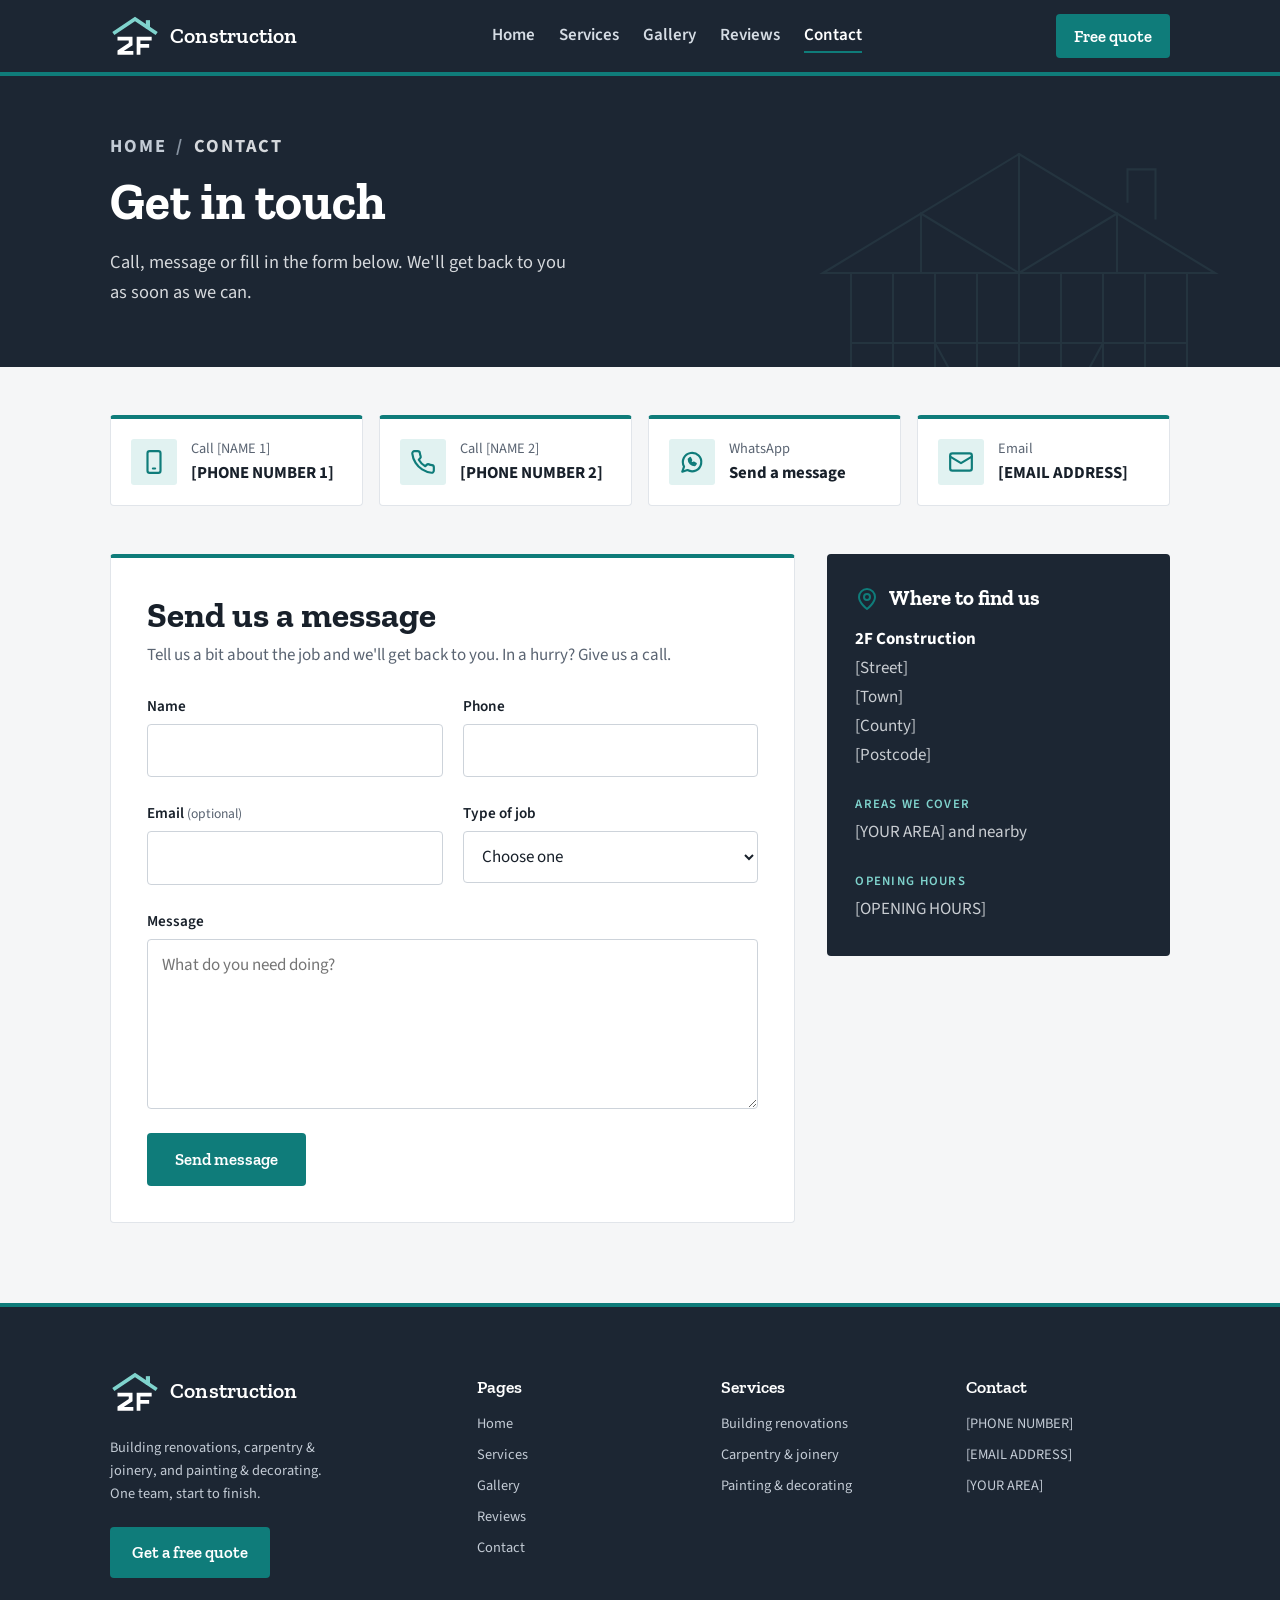
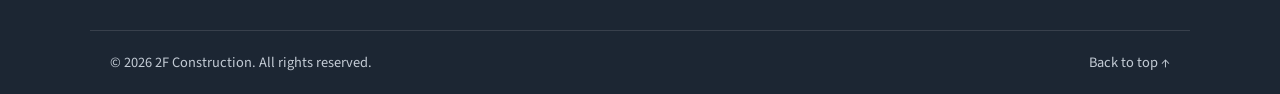
==== contact.html @ 1327a23f "Add roofline logo and bespoke construction details New 2F logo: custom beam-built 2F letters under a" ====
<!doctype html>
<html lang="en-GB">
<head>
  <meta charset="utf-8">
  <meta name="viewport" content="width=device-width, initial-scale=1">
  <title>Contact | 2F Construction</title>
  <meta name="description" content="Request a free quote from 2F Construction.">
  <link rel="icon" href="favicon.svg" type="image/svg+xml">
  <link rel="preconnect" href="https://fonts.googleapis.com">
  <link rel="preconnect" href="https://fonts.gstatic.com" crossorigin>
  <link rel="stylesheet" href="https://fonts.googleapis.com/css2?family=Zilla+Slab:wght@500;600;700&family=Source+Sans+3:wght@400;600;700&display=swap">
  <link rel="stylesheet" href="css/style.css?v=423fcbe9">
</head>
<body id="top">

  <header>
    <div class="wrap nav">
      <a href="index.html" class="logo" aria-label="2F Construction, home page"><svg class="logo-mark" viewBox="0 0 120 100" aria-hidden="true"><rect class="roof-fill" x="86" y="12" width="10" height="20"/><polyline class="roof" points="8,44 60,9 112,44"/><path class="letters" d="M18 52 H54 V72 L33 86 H56 V95 H18 V85 L45 67 V61 H18 Z M64 52 H100 V61 H73 V69 H94 V78 H73 V95 H64 Z"/></svg><span class="word">Construction</span></a>
      <nav aria-label="Main">
        <button class="menu-toggle" type="button" aria-expanded="false" aria-controls="menu" aria-label="Menu">
          <svg width="22" height="22" viewBox="0 0 24 24" fill="none" stroke="currentColor" stroke-width="2" stroke-linecap="round" stroke-linejoin="round" aria-hidden="true"><path d="M4 6h16M4 12h16M4 18h16"/></svg>
        </button>
        <ul class="menu" id="menu">
          <li><a href="index.html">Home</a></li>
          <li><a href="services.html">Services</a></li>
          <li><a href="gallery.html">Gallery</a></li>
          <li><a href="reviews.html">Reviews</a></li>
          <li><a href="contact.html" aria-current="page">Contact</a></li>
        </ul>
      </nav>
      <a href="contact.html" class="btn">Free quote <svg width="18" height="18" viewBox="0 0 24 24" fill="none" stroke="currentColor" stroke-width="2" stroke-linecap="round" stroke-linejoin="round" aria-hidden="true"><path d="M5 12h14"/><path d="m13 6 6 6-6 6"/></svg></a>
    </div>
  </header>

  <main>
    <section class="hero small">
      <svg class="frame" viewBox="0 0 600 420" aria-hidden="true"><g fill="none" stroke="currentColor" stroke-width="3" stroke-linecap="square"><path d="M20 200 L300 30 L580 200 Z"/><path d="M300 30 V200 M300 200 L160 115 M300 200 L440 115 M160 115 V200 M440 115 V200"/><path d="M60 200 V410 M120 200 V410 M180 200 V410 M240 200 V410 M300 200 V410 M360 200 V410 M420 200 V410 M480 200 V410 M540 200 V410 M40 410 H560 M60 300 H540"/><path d="M455 98 V52 H495 V122"/><path d="M180 300 L240 410 M420 300 L360 410"/></g></svg>
      <div class="wrap">
        <p class="crumbs"><a href="index.html">Home</a><span aria-hidden="true">/</span>Contact</p>
        <h1>Get in touch</h1>
        <p>Call, message or fill in the form below. We'll get back to you as soon as we can.</p>
      </div>
    </section>

    <section class="contact-page">
      <div class="wrap">
        <ul class="quick" aria-label="Ways to contact us">
          <li><a href="tel:+440000000000"><svg width="26" height="26" viewBox="0 0 24 24" fill="none" stroke="currentColor" stroke-width="2" stroke-linecap="round" stroke-linejoin="round" aria-hidden="true"><rect x="6" y="2" width="12" height="20" rx="2"/><path d="M11 18h2"/></svg><span>Call [NAME 1]</span><strong>[PHONE NUMBER 1]</strong></a></li>
          <li><a href="tel:+440000000000"><svg width="26" height="26" viewBox="0 0 24 24" fill="none" stroke="currentColor" stroke-width="2" stroke-linecap="round" stroke-linejoin="round" aria-hidden="true"><path d="M22 16.92v3a2 2 0 0 1-2.18 2 19.8 19.8 0 0 1-8.63-3.07 19.5 19.5 0 0 1-6-6A19.8 19.8 0 0 1 2.12 4.18 2 2 0 0 1 4.11 2h3a2 2 0 0 1 2 1.72c.13.96.36 1.9.7 2.81a2 2 0 0 1-.45 2.11L8.09 9.91a16 16 0 0 0 6 6l1.27-1.27a2 2 0 0 1 2.11-.45c.91.34 1.85.57 2.81.7A2 2 0 0 1 22 16.92z"/></svg><span>Call [NAME 2]</span><strong>[PHONE NUMBER 2]</strong></a></li>
          <li><a href="https://wa.me/440000000000"><svg width="26" height="26" viewBox="0 0 24 24" fill="none" stroke="currentColor" stroke-width="2" stroke-linecap="round" stroke-linejoin="round" aria-hidden="true"><path d="M3 21l1.65-4.8A8.5 8.5 0 1 1 7.8 19.4z"/><path d="M9 9.5c0 3 2.5 5.5 5.5 5.5l1-1.5-2-1-1 .8a4 4 0 0 1-2-2l.8-1-1-2z"/></svg><span>WhatsApp</span><strong>Send a message</strong></a></li>
          <li><a href="mailto:hello@example.com"><svg width="26" height="26" viewBox="0 0 24 24" fill="none" stroke="currentColor" stroke-width="2" stroke-linecap="round" stroke-linejoin="round" aria-hidden="true"><rect x="2" y="4" width="20" height="16" rx="2"/><path d="m22 7-10 6L2 7"/></svg><span>Email</span><strong>[EMAIL ADDRESS]</strong></a></li>
        </ul>

        <div class="contact-layout">
          <div class="enquiry">
            <h2>Send us a message</h2>
            <p class="intro">Tell us a bit about the job and we'll get back to you. In a hurry? Give us a call.</p>

            <form class="quote" action="https://formspree.io/f/YOUR_FORM_ID" method="POST" novalidate>
              <input type="hidden" name="_subject" value="New message from the 2F Construction website">
              <div class="hp" aria-hidden="true">
                <label for="website">Leave this field empty</label>
                <input id="website" name="website" type="text" tabindex="-1" autocomplete="off">
              </div>

              <div class="field">
                <label for="name">Name</label>
                <input id="name" name="name" type="text" autocomplete="name" required data-check="Please add your name.">
                <span class="error" id="name-error" aria-live="polite"></span>
              </div>
              <div class="field">
                <label for="phone">Phone</label>
                <input id="phone" name="phone" type="tel" autocomplete="tel" required pattern="[0-9 +()-]{7,}" data-check="Please add your phone number." data-format="That phone number doesn't look right.">
                <span class="error" id="phone-error" aria-live="polite"></span>
              </div>
              <div class="field">
                <label for="email">Email <span class="hint">(optional)</span></label>
                <input id="email" name="email" type="email" autocomplete="email" data-check="" data-format="That email address doesn't look right.">
                <span class="error" id="email-error" aria-live="polite"></span>
              </div>
              <div class="field">
                <label for="service">Type of job</label>
                <select id="service" name="service">
                <option value="" selected>Choose one</option>
              <option value="renovations">Building renovations</option>
              <option value="carpentry">Carpentry &amp; joinery</option>
              <option value="painting">Painting &amp; decorating</option>
                <option value="other">Something else</option>
                </select>
              </div>
              <div class="field full">
                <label for="message">Message</label>
                <textarea id="message" name="message" required data-check="Please tell us about the job." placeholder="What do you need doing?"></textarea>
                <span class="error" id="message-error" aria-live="polite"></span>
              </div>

              <p class="form-status" role="status" hidden></p>
              <button type="submit" class="btn">Send message</button>
            </form>
          </div>

          <aside class="find-us">
            <h2><svg width="26" height="26" viewBox="0 0 24 24" fill="none" stroke="currentColor" stroke-width="2" stroke-linecap="round" stroke-linejoin="round" aria-hidden="true"><path d="M20 10c0 6-8 12-8 12s-8-6-8-12a8 8 0 0 1 16 0Z"/><circle cx="12" cy="10" r="3"/></svg>Where to find us</h2>
            <address><strong>2F Construction</strong><br>[Street]<br>[Town]<br>[County]<br>[Postcode]</address>
            <h3>Areas we cover</h3>
            <p>[YOUR AREA] and nearby</p>
            <h3>Opening hours</h3>
            <p>[OPENING HOURS]</p>
          </aside>
        </div>
      </div>
    </section>

  </main>

  <footer>
    <div class="wrap foot-grid">
      <div class="foot-brand">
        <a href="index.html" class="logo"><svg class="logo-mark" viewBox="0 0 120 100" aria-hidden="true"><rect class="roof-fill" x="86" y="12" width="10" height="20"/><polyline class="roof" points="8,44 60,9 112,44"/><path class="letters" d="M18 52 H54 V72 L33 86 H56 V95 H18 V85 L45 67 V61 H18 Z M64 52 H100 V61 H73 V69 H94 V78 H73 V95 H64 Z"/></svg><span class="word">Construction</span></a>
        <p>Building renovations, carpentry &amp; joinery, and painting &amp; decorating. One team, start to finish.</p>
        <a href="contact.html" class="btn">Get a free quote <svg width="18" height="18" viewBox="0 0 24 24" fill="none" stroke="currentColor" stroke-width="2" stroke-linecap="round" stroke-linejoin="round" aria-hidden="true"><path d="M5 12h14"/><path d="m13 6 6 6-6 6"/></svg></a>
      </div>
      <nav aria-label="Footer">
        <h2>Pages</h2>
        <ul>
          <li><a href="index.html">Home</a></li>
          <li><a href="services.html">Services</a></li>
          <li><a href="gallery.html">Gallery</a></li>
          <li><a href="reviews.html">Reviews</a></li>
          <li><a href="contact.html">Contact</a></li>
        </ul>
      </nav>
      <div>
        <h2>Services</h2>
        <ul>
          <li><a href="services.html#renovations">Building renovations</a></li>
          <li><a href="services.html#carpentry">Carpentry &amp; joinery</a></li>
          <li><a href="services.html#painting">Painting &amp; decorating</a></li>
        </ul>
      </div>
      <div>
        <h2>Contact</h2>
        <ul>
          <li><a href="tel:+440000000000">[PHONE NUMBER]</a></li>
          <li><a href="mailto:hello@example.com">[EMAIL ADDRESS]</a></li>
          <li>[YOUR AREA]</li>
        </ul>
      </div>
    </div>
    <div class="wrap foot-bar">
      <span>&copy; <span class="year"></span> 2F Construction. All rights reserved.</span>
      <a href="#top" class="to-top">Back to top &uarr;</a>
    </div>
  </footer>

  <script src="js/main.js?v=b4e5b53d"></script>
</body>
</html>
---- css/style.css ----
:root {
  --ink: #1f2328;
  --muted: #5b636d;
  --bg: #faf8f5;
  --card: #ffffff;
  --line: #e6e1d9;
  --accent: #0f7c7a;
  --accent-dark: #0b5f5d;
  --accent-soft: #e1f2f1;
  --dark: #23272d;
  --ok: #2f7d4a;
  --error: #b42318;
  --radius: 10px;
  --max: 1100px;
}
* { box-sizing: border-box; }
html { scroll-behavior: smooth; }
body {
  margin: 0;
  font-family: system-ui, -apple-system, "Segoe UI", Roboto, Helvetica, Arial, sans-serif;
  color: var(--ink);
  background: var(--bg);
  line-height: 1.6;
}
img { max-width: 100%; }
a { color: inherit; }
:focus-visible { outline: 3px solid var(--accent); outline-offset: 2px; }
.wrap { max-width: var(--max); margin: 0 auto; padding: 0 20px; }
@media (prefers-reduced-motion: reduce) {
  html { scroll-behavior: auto; }
  * { transition: none !important; }
}

/* Header and navigation */
header {
  position: sticky; top: 0; z-index: 10;
  background: rgba(255,255,255,.96);
  border-bottom: 1px solid var(--line);
  backdrop-filter: blur(6px);
}
.nav { display: flex; align-items: center; justify-content: space-between; gap: 16px; height: 64px; }
.logo { font-weight: 800; font-size: 1.25rem; letter-spacing: .02em; text-decoration: none; white-space: nowrap; }
.logo span { color: var(--accent); }
.menu { list-style: none; display: flex; gap: 24px; margin: 0; padding: 0; }
.menu a { text-decoration: none; color: var(--muted); font-weight: 500; padding: 4px 0; border-bottom: 2px solid transparent; }
.menu a:hover { color: var(--ink); }
.menu a[aria-current="page"] { color: var(--ink); border-bottom-color: var(--accent); }
.menu-toggle {
  display: none; background: none; border: 1px solid var(--line); border-radius: 8px;
  width: 44px; height: 44px; cursor: pointer; color: var(--ink); place-items: center;
}

.btn {
  display: inline-block; padding: 12px 22px; border-radius: var(--radius); border: 0;
  background: var(--accent); color: #fff; font: inherit; font-weight: 600; text-decoration: none;
  cursor: pointer; transition: background .15s;
}
.btn:hover { background: var(--accent-dark); }
.btn.ghost { background: transparent; border: 2px solid #fff; }
.btn.ghost:hover { background: rgba(255,255,255,.1); }
.btn.outline { background: transparent; color: var(--accent); border: 2px solid var(--accent); }
.btn.outline:hover { background: var(--accent-soft); }

/* Hero banners */
.hero {
  background:
    linear-gradient(135deg, rgba(35,39,45,.92), rgba(35,39,45,.80)),
    repeating-linear-gradient(90deg, #3a3f46 0 2px, transparent 2px 80px),
    var(--dark);
  color: #fff;
  padding: 96px 0 88px;
}
.hero h1 { font-size: clamp(2rem, 5vw, 3.2rem); line-height: 1.15; margin: 0 0 16px; max-width: 16ch; text-wrap: balance; }
.hero p { font-size: 1.15rem; color: #d5d8dc; max-width: 52ch; margin: 0 0 32px; }
.hero .actions { display: flex; gap: 12px; flex-wrap: wrap; }
.hero .eyebrow { color: #7fd3cd; font-size: .8rem; margin: 0 0 8px; }
.hero.small { padding: 64px 0 56px; }
.hero.small h1 { max-width: 24ch; }
.hero.small p { margin-bottom: 0; }

/* Sections */
section { padding: 80px 0; }
.alt { background: #fff; border-top: 1px solid var(--line); border-bottom: 1px solid var(--line); }
.eyebrow { color: var(--accent); font-weight: 700; text-transform: uppercase; font-size: .8rem; letter-spacing: .1em; margin: 0 0 8px; }
h2 { font-size: clamp(1.6rem, 3.5vw, 2.2rem); margin: 0 0 16px; line-height: 1.2; text-wrap: balance; }
.lead { color: var(--muted); max-width: 60ch; margin: 0 0 40px; }
.section-foot { margin-top: 32px; }

.grid { display: grid; gap: 24px; grid-template-columns: repeat(auto-fit, minmax(260px, 1fr)); }
.card {
  background: var(--card); border: 1px solid var(--line); border-radius: var(--radius);
  padding: 28px; display: flex; flex-direction: column;
}
.card .icon {
  width: 48px; height: 48px; border-radius: 10px; display: grid; place-items: center;
  background: var(--accent-soft); color: var(--accent); margin-bottom: 16px;
}
.card h3 { margin: 0 0 8px; font-size: 1.2rem; }
.card p { margin: 0 0 12px; color: var(--muted); }
.card ul { margin: 0; padding-left: 18px; color: var(--muted); }
.card li { margin: 4px 0; }
.card .more { margin-top: auto; padding-top: 16px; color: var(--accent); font-weight: 600; text-decoration: none; }
.card .more:hover { text-decoration: underline; }

.points { display: grid; gap: 24px; grid-template-columns: repeat(auto-fit, minmax(220px, 1fr)); }
.point h3 { margin: 0 0 6px; font-size: 1.05rem; }
.point p { margin: 0; color: var(--muted); }
.point::before {
  content: ""; display: block; width: 32px; height: 4px; background: var(--accent);
  border-radius: 2px; margin-bottom: 14px;
}

/* Services page: one block per service */
.service {
  display: grid; gap: 40px; grid-template-columns: 1fr 1fr; align-items: start;
  padding: 56px 0; border-bottom: 1px solid var(--line);
}
.service:last-child { border-bottom: 0; }
.service > * { min-width: 0; }
.service h2 { display: flex; align-items: center; gap: 14px; }
.service h2 .icon {
  flex: none; width: 48px; height: 48px; border-radius: 10px; display: grid; place-items: center;
  background: var(--accent-soft); color: var(--accent);
}
.service p { color: var(--muted); margin: 0 0 16px; }
.checklist { list-style: none; margin: 0; padding: 24px 28px; background: var(--card); border: 1px solid var(--line); border-radius: var(--radius); display: grid; gap: 10px; }
.checklist li { display: flex; gap: 10px; align-items: baseline; }
.checklist li::before { content: "✓"; color: var(--accent); font-weight: 700; }

/* Steps on the services page */
.steps { list-style: none; margin: 0; padding: 0; display: grid; gap: 24px; grid-template-columns: repeat(auto-fit, minmax(220px, 1fr)); counter-reset: step; }
.steps li { counter-increment: step; }
.steps li::before {
  content: counter(step); display: grid; place-items: center; width: 36px; height: 36px; border-radius: 50%;
  background: var(--accent); color: #fff; font-weight: 700; margin-bottom: 12px;
}
.steps h3 { margin: 0 0 6px; font-size: 1.05rem; }
.steps p { margin: 0; color: var(--muted); }

/* Gallery carousel */
.carousel { position: relative; }
.track {
  display: flex; gap: 20px; overflow-x: auto; scroll-snap-type: x mandatory;
  scroll-behavior: smooth; scrollbar-width: none; padding-bottom: 4px;
}
.track::-webkit-scrollbar { display: none; }
.slide {
  flex: 0 0 calc((100% - 40px) / 3); scroll-snap-align: start; margin: 0;
  border-radius: var(--radius); overflow: hidden; background: var(--card);
  border: 1px solid var(--line);
}
.photo {
  position: relative; aspect-ratio: 4 / 3; max-width: 100%;
  display: grid; place-items: center; color: #8793a1; font-size: .9rem;
  background: repeating-linear-gradient(45deg, #eef1f4 0 12px, #e6eaee 12px 24px);
}
.photo img { position: absolute; inset: 0; width: 100%; height: 100%; object-fit: cover; }
.slide figcaption, .tile figcaption { padding: 14px 18px; }
.slide figcaption strong, .tile figcaption strong { display: block; }
.slide figcaption span, .tile figcaption span { color: var(--muted); font-size: .9rem; }
.car-btn {
  position: absolute; top: 38%; transform: translateY(-50%); z-index: 2;
  width: 44px; height: 44px; border-radius: 50%; border: 1px solid var(--line);
  background: #fff; color: var(--ink); cursor: pointer; display: grid; place-items: center;
  box-shadow: 0 2px 8px rgba(0,0,0,.12);
}
.car-btn:hover { color: var(--accent); }
.car-btn:disabled { opacity: .35; cursor: default; }
.car-btn.prev { left: -22px; }
.car-btn.next { right: -22px; }
.dots { display: flex; justify-content: center; gap: 8px; margin-top: 24px; }
.dots button {
  width: 10px; height: 10px; border-radius: 50%; border: 0; padding: 0;
  background: var(--line); cursor: pointer;
}
.dots button[aria-current="true"] { background: var(--accent); width: 26px; border-radius: 5px; }

/* Gallery page filter and grid */
.filters { display: flex; flex-wrap: wrap; gap: 8px; margin: 0 0 28px; }
.filters button {
  font: inherit; font-weight: 500; padding: 8px 16px; border-radius: 999px; cursor: pointer;
  border: 1px solid var(--line); background: var(--card); color: var(--muted);
}
.filters button[aria-pressed="true"] { background: var(--ink); border-color: var(--ink); color: #fff; }
.tiles { display: grid; gap: 20px; grid-template-columns: repeat(auto-fill, minmax(260px, 1fr)); }
.tile { margin: 0; border-radius: var(--radius); overflow: hidden; background: var(--card); border: 1px solid var(--line); }

/* Reviews */
.reviews { display: grid; gap: 24px; grid-template-columns: repeat(auto-fit, minmax(280px, 1fr)); }
.review {
  margin: 0; background: var(--card); border: 1px solid var(--line); border-radius: var(--radius);
  padding: 28px; display: flex; flex-direction: column; gap: 14px;
}
.stars { color: #e0a100; letter-spacing: 2px; font-size: 1.1rem; }
.review blockquote { margin: 0; color: var(--ink); }
.review figcaption { margin-top: auto; color: var(--muted); font-size: .9rem; }
.review figcaption strong { color: var(--ink); display: block; }
.review.placeholder { border-style: dashed; }
.review.placeholder blockquote { color: var(--muted); font-style: italic; }
.note {
  background: var(--accent-soft); border-radius: var(--radius); padding: 16px 20px;
  color: var(--accent-dark); margin: 0 0 32px; font-size: .95rem;
}

/* Call to action strip and contact box */
.contact-box {
  background: var(--dark); color: #fff; border-radius: 14px; padding: 48px;
  display: grid; gap: 32px; grid-template-columns: repeat(auto-fit, minmax(260px, 1fr)); align-items: center;
}
.contact-box h2 { color: #fff; }
.contact-box p { color: #c9cdd2; margin: 0; }
.contact-box .actions { display: flex; gap: 12px; flex-wrap: wrap; }
.contact-list { list-style: none; margin: 0; padding: 0; display: grid; gap: 14px; }
.contact-list li { display: flex; gap: 12px; align-items: center; }
.contact-list a { text-decoration: none; font-weight: 600; font-size: 1.1rem; }
.contact-list a:hover { text-decoration: underline; }
.contact-list svg { flex: none; color: var(--accent); }

/* Contact page layout and form */
.contact-page { padding-top: 48px; }
.quick { list-style: none; margin: 0 0 48px; padding: 0; display: grid; gap: 16px; grid-template-columns: repeat(auto-fit, minmax(220px, 1fr)); }
.quick a {
  display: grid; grid-template-columns: auto 1fr; column-gap: 14px; align-items: center;
  background: var(--card); border: 1px solid var(--line); border-radius: var(--radius);
  padding: 18px 20px; text-decoration: none; height: 100%;
  transition: border-color .15s, transform .15s;
}
.quick a:hover { border-color: var(--accent); }
.quick svg { grid-row: span 2; color: var(--accent); background: var(--accent-soft); border-radius: 10px; padding: 10px; width: 46px; height: 46px; }
.quick span { color: var(--muted); font-size: .9rem; }
.quick strong { font-size: 1.05rem; overflow-wrap: anywhere; }

.contact-layout { display: grid; gap: 32px; grid-template-columns: minmax(0, 2fr) minmax(0, 1fr); align-items: start; }
.enquiry { background: var(--card); border: 1px solid var(--line); border-radius: 14px; padding: 36px; }
.enquiry h2 { margin: 0 0 6px; }
.enquiry .intro { color: var(--muted); margin: 0 0 24px; }
.find-us { background: var(--dark); color: #fff; border-radius: 14px; padding: 32px 28px; }
.find-us h2 { color: #fff; font-size: 1.3rem; display: flex; align-items: center; gap: 10px; margin: 0 0 14px; }
.find-us h2 svg { color: var(--accent); width: 24px; height: 24px; }
.find-us h3 { font-size: .8rem; text-transform: uppercase; letter-spacing: .1em; color: #7fd3cd; margin: 24px 0 4px; }
.find-us address, .find-us p { font-style: normal; color: #c9cdd2; margin: 0; line-height: 1.7; }
.find-us address strong { color: #fff; }
form.quote { display: grid; gap: 18px 20px; grid-template-columns: 1fr 1fr; }
.field { display: grid; gap: 6px; align-content: start; }
.field.full { grid-column: 1 / -1; }
.field label { font-weight: 600; font-size: .95rem; }
.field .hint { color: var(--muted); font-weight: 400; font-size: .85rem; }
.field input, .field select, .field textarea {
  font: inherit; color: var(--ink); background: #efebe5; width: 100%;
  border: 1px solid transparent; border-radius: 8px; padding: 12px 14px;
}
.field textarea { min-height: 170px; resize: vertical; }
.field input:focus, .field select:focus, .field textarea:focus { outline: none; background: #fff; border-color: var(--accent); box-shadow: 0 0 0 3px var(--accent-soft); }
.field [aria-invalid="true"] { border-color: var(--error); background: #fff; }
.field .error { color: var(--error); font-size: .85rem; }
.hp { position: absolute; left: -9999px; }
.form-status { grid-column: 1 / -1; border-radius: 8px; padding: 14px 16px; margin: 0; }
.form-status.ok { background: #e7f4ec; color: var(--ok); }
.form-status.err { background: #fdecea; color: var(--error); }
form.quote .btn { justify-self: start; padding: 13px 28px; }

footer { padding: 32px 0; color: var(--muted); font-size: .9rem; border-top: 1px solid var(--line); }
.foot { display: flex; flex-wrap: wrap; gap: 12px 24px; justify-content: space-between; align-items: center; }
.foot ul { list-style: none; display: flex; flex-wrap: wrap; gap: 8px 20px; margin: 0; padding: 0; }
.foot a { text-decoration: none; }
.foot a:hover { color: var(--ink); text-decoration: underline; }

@media (max-width: 900px) {
  .slide { flex-basis: calc((100% - 20px) / 2); }
  .service, .contact-layout { grid-template-columns: 1fr; gap: 24px; }
}
@media (max-width: 760px) {
  .menu-toggle { display: grid; }
  .nav > .btn { display: none; }
  .menu {
    display: none; position: absolute; left: 0; right: 0; top: 64px;
    flex-direction: column; gap: 0; background: #fff; border-bottom: 1px solid var(--line);
    padding: 8px 20px 16px;
  }
  .menu.open { display: flex; }
  .menu a { display: block; padding: 12px 0; border-bottom: 1px solid var(--line); }
  .menu a[aria-current="page"] { color: var(--accent); border-bottom-color: var(--line); }
}
@media (max-width: 640px) {
  .hero { padding: 64px 0 56px; }
  .hero.small { padding: 48px 0 40px; }
  section { padding: 56px 0; }
  .contact-box { padding: 28px; }
  .slide { flex-basis: 85%; }
  .car-btn { display: none; }
  form.quote { grid-template-columns: 1fr; }
  .enquiry { padding: 24px 20px; }
  .contact-page { padding-top: 36px; }
}

/* ---------- Interactive touches ---------- */

/* Header shadow once the page scrolls */
header { transition: box-shadow .2s; }
.scrolled header { box-shadow: 0 4px 18px rgba(35,39,45,.08); }

/* Quiet hover: border darkens only */
.card, .tile, .review, .slide { transition: border-color .2s; }
.card:hover, .tile:hover, .review:hover, .slide:hover { border-color: #c3cad2; }

/* Clickable photos */
.photo.zoomable { cursor: zoom-in; }
.photo.zoomable img { transition: transform .4s ease; }
.photo { overflow: hidden; }

/* Lightbox */
.lightbox {
  border: 0; padding: 0; background: transparent; max-width: min(1100px, 94vw); width: 100%;
  overflow: visible;
}
.lightbox::backdrop { background: rgba(20,22,26,.88); }
.lightbox figure { margin: 0; }
.lightbox img { display: block; width: 100%; max-height: 80vh; object-fit: contain; border-radius: 8px; background: #111; }
.lightbox figcaption { color: #fff; padding: 12px 4px 0; display: flex; justify-content: space-between; gap: 16px; }
.lightbox figcaption span { color: #c9cdd2; }
.lb-btn {
  position: absolute; width: 46px; height: 46px; border-radius: 50%; border: 0; cursor: pointer;
  background: rgba(255,255,255,.92); color: var(--ink); display: grid; place-items: center;
  box-shadow: 0 2px 10px rgba(0,0,0,.3);
}
.lb-btn:hover { background: #fff; color: var(--accent); }
.lb-close { top: -14px; right: -14px; }
.lb-prev, .lb-next { top: 40%; }
.lb-prev { left: -14px; }
.lb-next { right: -14px; }
.lb-prev[hidden], .lb-next[hidden] { display: none; }

/* Before and after sliders */
.ba-grid { display: grid; gap: 28px; grid-template-columns: repeat(auto-fit, minmax(300px, 1fr)); }
.ba { margin: 0; background: var(--card); border: 1px solid var(--line); border-radius: var(--radius); overflow: hidden; }
.ba figcaption { padding: 14px 18px; }
.ba figcaption strong { display: block; }
.ba figcaption span { color: var(--muted); font-size: .9rem; }
.ba-frame { --pos: 50%; position: relative; aspect-ratio: 4 / 3; max-width: 100%; overflow: hidden; user-select: none; }
.ba-img { position: absolute; inset: 0; display: grid; place-items: center; font-size: .95rem; }
.ba-img img { position: absolute; inset: 0; width: 100%; height: 100%; object-fit: cover; }
.ba-before { background: repeating-linear-gradient(45deg, #d9d2c7 0 12px, #cfc6b9 12px 24px); color: #7d7468; }
.ba-after { background: repeating-linear-gradient(45deg, #f6f1ea 0 12px, #efe8de 12px 24px); color: #8793a1; clip-path: inset(0 0 0 var(--pos)); }
.ba-before { justify-items: start; padding-left: 10%; }
.ba-after { justify-items: end; padding-right: 10%; }
.ba-handle { position: absolute; top: 0; bottom: 0; left: var(--pos); width: 3px; margin-left: -1.5px; background: #fff; box-shadow: 0 0 6px rgba(0,0,0,.3); pointer-events: none; }
.ba-handle span {
  position: absolute; top: 50%; left: 50%; width: 42px; height: 42px; margin: -21px 0 0 -21px;
  border-radius: 50%; background: #fff; box-shadow: 0 2px 10px rgba(0,0,0,.25);
}
.ba-handle span::before, .ba-handle span::after {
  content: ""; position: absolute; top: 50%; width: 0; height: 0; margin-top: -6px;
  border: 6px solid transparent;
}
.ba-handle span::before { left: 5px; border-right-color: var(--accent); }
.ba-handle span::after { right: 5px; border-left-color: var(--accent); }
.ba-tag {
  position: absolute; top: 12px; padding: 4px 10px; border-radius: 3px; font-size: .75rem; font-weight: 700;
  letter-spacing: .08em; text-transform: uppercase; background: rgba(35,39,45,.8); color: #fff; pointer-events: none;
}
.ba-tag-before { left: 12px; }
.ba-tag-after { right: 12px; background: var(--accent); }
.ba-range {
  position: absolute; inset: 0; width: 100%; height: 100%; margin: 0; opacity: 0; cursor: ew-resize;
  -webkit-appearance: none; appearance: none;
}
.ba-frame:has(.ba-range:focus-visible) .ba-handle span { outline: 3px solid var(--accent); outline-offset: 2px; }


/* =========================================================
   Traditional finish: sign-written type, flat colours, no effects
   ========================================================= */
:root {
  --ink: #18202a;
  --muted: #5a6472;
  --bg: #f5f6f7;
  --card: #ffffff;
  --line: #e1e5ea;
  --accent: #0f7c7a;
  --accent-dark: #0b5f5d;
  --accent-soft: #e1f2f1;
  --dark: #1c2633;
  --dark-2: #263241;
  --display: "Zilla Slab", Rockwell, "Roboto Slab", Georgia, serif;
  --body: "Source Sans 3", "Segoe UI", system-ui, -apple-system, Roboto, sans-serif;
  --radius: 4px;
}
body { font-family: var(--body); font-size: 17px; }
h1, h2, h3, .logo, .btn { font-family: var(--display); }
h1, h2 { font-weight: 700; letter-spacing: 0; }
h3 { font-weight: 600; font-size: 1.25rem; }
.eyebrow { font-family: var(--body); font-weight: 700; letter-spacing: .14em; display: flex; align-items: center; gap: 8px; }

/* Plain, solid buttons */
.btn {
  display: inline-flex; align-items: center; gap: 8px; border-radius: var(--radius);
  font-weight: 600; font-size: 1.05rem; padding: 12px 22px; box-shadow: none;
}
.btn svg { display: none; }
.btn.ghost { border: 2px solid rgba(255,255,255,.85); }
.btn.ghost:hover { background: #fff; color: var(--dark); }

/* Solid header */
header { background: var(--dark); border-bottom: 4px solid var(--accent); backdrop-filter: none; -webkit-backdrop-filter: none; }
.scrolled header { box-shadow: 0 2px 8px rgba(0,0,0,.15); }
.nav { height: 72px; }
.logo { display: inline-flex; align-items: center; gap: 10px; color: #fff; }
.logo .mark {
  display: grid; place-items: center; width: 42px; height: 42px; border-radius: 3px;
  background: var(--accent); color: #fff; font-weight: 700; font-size: 1.3rem;
}
.logo .word { font-weight: 600; font-size: 1.3rem; color: #fff; }
.menu a { color: #d5dce4; font-weight: 600; }
.menu a:hover { color: #fff; }
.menu a[aria-current="page"] { color: #fff; border-bottom-color: var(--accent); }
.menu-toggle { color: #fff; border-color: rgba(255,255,255,.3); border-radius: var(--radius); }
.nav > .btn { padding: 9px 18px; }

/* Banners: flat charcoal, real photo when one is added */
.hero { position: relative; overflow: hidden; isolation: isolate; background: var(--dark); }
.hero h1 { letter-spacing: 0; }
.hero.small { padding: 56px 0 60px; }
.crumbs { display: flex; gap: 10px; align-items: center; color: #7fd3cd; font-size: .9rem; font-weight: 700; letter-spacing: .1em; text-transform: uppercase; margin: 0 0 12px !important; }
.crumbs a { color: #c3cbd5; text-decoration: none; }
.crumbs a:hover { color: #fff; text-decoration: underline; }
.crumbs span { color: #8793a1; }

.home-hero { padding: 0; }
.hero-bg { position: absolute; inset: 0; z-index: -1; }
.hero-bg img { width: 100%; height: 100%; object-fit: cover; opacity: .3; }
.hero-inner { display: grid; grid-template-columns: minmax(0, 1.6fr) minmax(0, 1fr); gap: 48px; align-items: center; padding-block: 88px 80px; }
.hero-tag { margin: 0 0 14px !important; font-size: .9rem !important; font-weight: 700; letter-spacing: .14em; text-transform: uppercase; color: #7fd3cd !important; }
.home-hero h1 { font-size: clamp(2.4rem, 5.6vw, 4rem); line-height: 1.08; max-width: 14ch; margin-bottom: 20px; }
.home-hero h1 em { font-style: normal; color: #7fd3cd; }
.hero-trust { list-style: none; margin: 0; padding: 0; display: grid; gap: 0; border-left: 4px solid var(--accent); }
.hero-trust li { padding: 14px 0 14px 22px; display: grid; gap: 2px; }
.hero-trust li + li { border-top: 1px solid rgba(255,255,255,.12); }
.hero-trust strong { font-family: var(--display); font-weight: 600; font-size: 1.25rem; color: #fff; }
.hero-trust span { color: #c3cbd5; }

/* Static list of jobs under the banner */
.strip { list-style: none; margin: 0; padding: 18px 20px; background: var(--accent); display: flex; flex-wrap: wrap; justify-content: center; gap: 6px 0; }
.strip li { color: #fff; font-weight: 600; padding: 0 14px; white-space: nowrap; }
.strip li + li { border-left: 1px solid rgba(255,255,255,.45); }

/* Cards */
.card, .tile, .review, .slide, .ba, .checklist, .quick a { border-radius: var(--radius); }
.card { padding: 30px; border-top: 4px solid var(--accent); }
.card .icon, .service h2 .icon, .quick svg { border-radius: 3px; }

/* Footer */
footer { background: var(--dark); color: #c3cbd5; border-top: 4px solid var(--accent); padding: 64px 0 0; }
.foot-grid { display: grid; gap: 40px; grid-template-columns: minmax(0, 1.6fr) repeat(3, minmax(0, 1fr)); }
.foot-brand p { margin: 16px 0 22px; max-width: 34ch; }
footer h2 { font-size: 1.1rem; font-weight: 600; color: #fff; margin: 6px 0 14px; }
footer ul { list-style: none; margin: 0; padding: 0; display: grid; gap: 8px; }
footer a { text-decoration: none; color: #c3cbd5; }
footer a:hover { color: #fff; text-decoration: underline; }
footer .btn { color: #fff; }
footer .btn:hover { text-decoration: none; }
.foot-bar { display: flex; flex-wrap: wrap; justify-content: space-between; gap: 12px; margin-top: 52px; padding-block: 20px; border-top: 1px solid rgba(255,255,255,.12); font-size: .9rem; }

@media (max-width: 900px) {
  .hero-inner { grid-template-columns: 1fr; padding-block: 64px 52px; gap: 32px; }
  .foot-grid { grid-template-columns: 1fr 1fr; }
  .foot-brand { grid-column: 1 / -1; }
}
@media (max-width: 760px) {
  .menu { background: var(--dark-2); border-bottom: 4px solid var(--accent); top: 76px; }
  .menu a { border-bottom-color: rgba(255,255,255,.1); }
  .menu a[aria-current="page"] { color: #7fd3cd; border-bottom-color: rgba(255,255,255,.1); }
}
@media (max-width: 480px) {
  .logo .word { font-size: 1.1rem; }
  .foot-grid { grid-template-columns: 1fr; }
}
.contact-box, .enquiry, .find-us, .lightbox img { border-radius: var(--radius); }
.dots button[aria-current="true"] { border-radius: 2px; }

/* Traditional finish carried through the inner pages */
.filters { gap: 0; border-bottom: 2px solid var(--line); }
.filters button {
  border: 0; border-radius: 0; background: none; color: var(--muted); font-weight: 600;
  padding: 10px 18px; margin-bottom: -2px; border-bottom: 3px solid transparent;
}
.filters button:hover { color: var(--ink); }
.filters button[aria-pressed="true"] { background: none; color: var(--ink); border-bottom-color: var(--accent); }

.car-btn, .lb-btn { border-radius: var(--radius); box-shadow: 0 1px 3px rgba(0,0,0,.2); }
.dots button { width: 22px; height: 4px; border-radius: 0; }
.dots button[aria-current="true"] { width: 34px; border-radius: 0; }

.steps li::before { border-radius: 3px; font-family: var(--display); font-size: 1.15rem; }

.review { border-top: 4px solid var(--accent); }
.review.placeholder { border-top-style: solid; }
.stars { color: var(--accent); }
.review blockquote { font-size: 1.05rem; }

.quick a { border-top: 4px solid var(--accent); }
.enquiry { border-top: 4px solid var(--accent); }
.field input, .field select, .field textarea { background: #fff; border: 1px solid #cdd3da; border-radius: var(--radius); }
.field input:focus, .field select:focus, .field textarea:focus { box-shadow: 0 0 0 3px var(--accent-soft); }
.find-us h3 { font-family: var(--body); }
.note { border-radius: var(--radius); border-left: 4px solid var(--accent); }

/* Home page signposts to the other pages */
.signposts { display: grid; gap: 24px; grid-template-columns: repeat(auto-fit, minmax(240px, 1fr)); }
.signpost {
  display: flex; flex-direction: column; gap: 8px; text-decoration: none; color: var(--ink);
  background: var(--card); border: 1px solid var(--line); border-top: 4px solid var(--accent);
  border-radius: var(--radius); padding: 26px 28px; transition: border-color .2s;
}
.signpost:hover { border-color: #c3cad2; border-top-color: var(--accent-dark); }
.signpost h3 { margin: 0; font-size: 1.35rem; }
.signpost p { margin: 0; color: var(--muted); }
.signpost span { margin-top: auto; padding-top: 10px; color: var(--accent); font-weight: 700; }
.signpost span::after { content: " \2192"; }
.signpost:hover span { text-decoration: underline; }

/* ---------- Bespoke details: roofline logo, timber frame, tape measure ---------- */
.logo .mark { display: none; }
.logo-mark { width: 50px; height: 42px; flex: none; }
.logo-mark .letters { fill: #fff; }
.logo-mark .roof { fill: none; stroke: #7fd3cd; stroke-width: 9; stroke-linejoin: miter; }
.logo-mark .roof-fill { fill: #7fd3cd; }
.logo .word { font-size: 1.35rem; letter-spacing: .01em; }

/* Small roof peak in front of section labels */
.eyebrow::before {
  content: ""; width: 9px; height: 9px; background: none; border-radius: 0;
  border-top: 2px solid currentColor; border-left: 2px solid currentColor;
  transform: translateY(3px) rotate(45deg); margin: 0 3px 0 2px; flex: none; box-sizing: content-box;
}

/* Faint timber-frame sketch in the banners */
.hero .frame {
  position: absolute; right: -40px; bottom: -30px; width: min(620px, 55vw); height: auto;
  color: #7fd3cd; opacity: .09; z-index: -1; pointer-events: none;
}
.hero.small .frame { width: min(420px, 45vw); right: 4%; bottom: -60px; opacity: .08; }
.home-hero .frame { right: -30px; bottom: -90px; opacity: .06; }

/* Tape-measure ticks along the top of the jobs strip */
.strip { position: relative; padding-top: 26px; }
.strip::before {
  content: ""; position: absolute; left: 0; right: 0; top: 0; height: 12px;
  background:
    repeating-linear-gradient(90deg, rgba(255,255,255,.55) 0 2px, transparent 2px 60px),
    repeating-linear-gradient(90deg, rgba(255,255,255,.35) 0 1px, transparent 1px 12px);
  background-size: 100% 12px, 100% 6px; background-repeat: repeat-x;
}

@media (max-width: 760px) {
  .hero .frame { width: 90vw; right: -20vw; opacity: .06; }
}
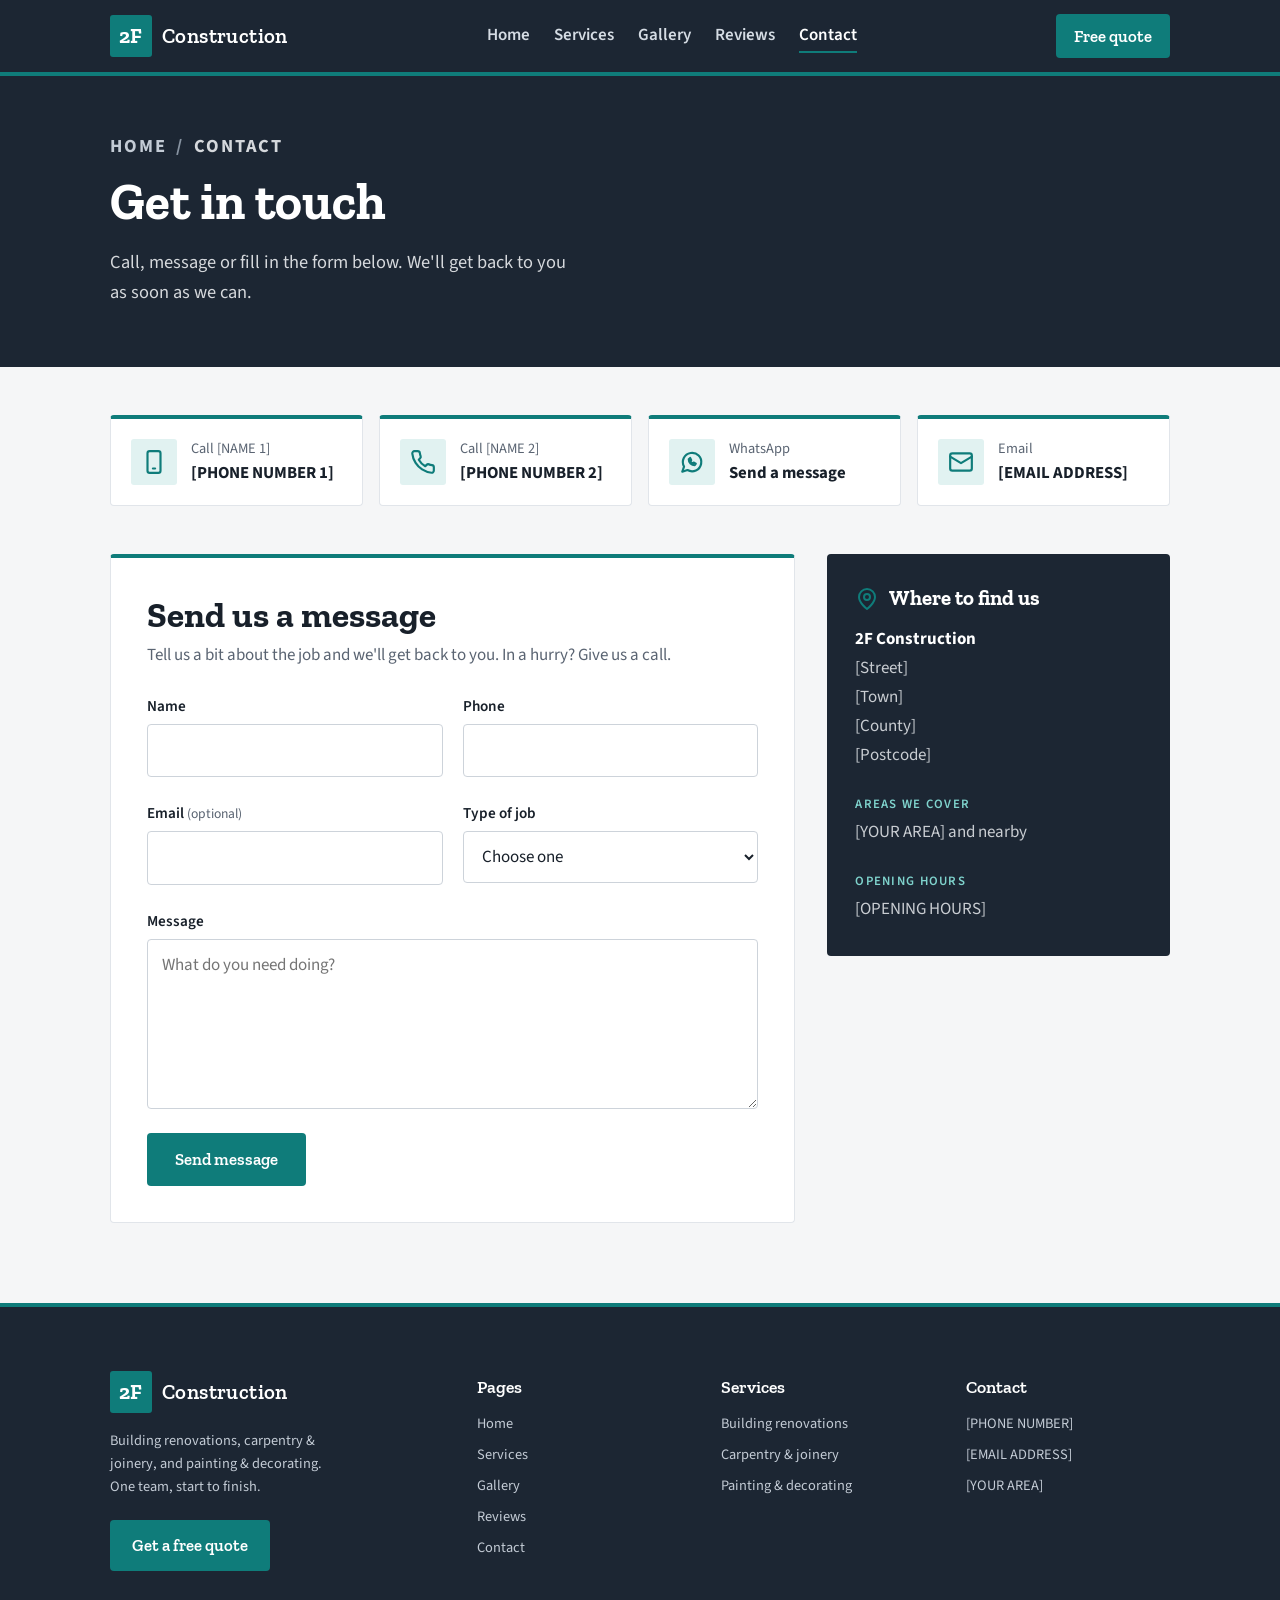
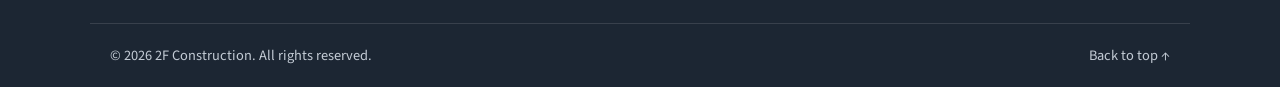
==== commit 5a434b22: "Revert "Add roofline logo and bespoke construction details" This reverts commit 1327a23fdc10edfef458" ====
--- a/contact.html
+++ b/contact.html
@@ -5,17 +5,16 @@
   <meta name="viewport" content="width=device-width, initial-scale=1">
   <title>Contact | 2F Construction</title>
   <meta name="description" content="Request a free quote from 2F Construction.">
-  <link rel="icon" href="favicon.svg" type="image/svg+xml">
   <link rel="preconnect" href="https://fonts.googleapis.com">
   <link rel="preconnect" href="https://fonts.gstatic.com" crossorigin>
   <link rel="stylesheet" href="https://fonts.googleapis.com/css2?family=Zilla+Slab:wght@500;600;700&family=Source+Sans+3:wght@400;600;700&display=swap">
-  <link rel="stylesheet" href="css/style.css?v=423fcbe9">
+  <link rel="stylesheet" href="css/style.css?v=0b3144d4">
 </head>
 <body id="top">
 
   <header>
     <div class="wrap nav">
-      <a href="index.html" class="logo" aria-label="2F Construction, home page"><svg class="logo-mark" viewBox="0 0 120 100" aria-hidden="true"><rect class="roof-fill" x="86" y="12" width="10" height="20"/><polyline class="roof" points="8,44 60,9 112,44"/><path class="letters" d="M18 52 H54 V72 L33 86 H56 V95 H18 V85 L45 67 V61 H18 Z M64 52 H100 V61 H73 V69 H94 V78 H73 V95 H64 Z"/></svg><span class="word">Construction</span></a>
+      <a href="index.html" class="logo" aria-label="2F Construction home"><span class="mark">2F</span><span class="word">Construction</span></a>
       <nav aria-label="Main">
         <button class="menu-toggle" type="button" aria-expanded="false" aria-controls="menu" aria-label="Menu">
           <svg width="22" height="22" viewBox="0 0 24 24" fill="none" stroke="currentColor" stroke-width="2" stroke-linecap="round" stroke-linejoin="round" aria-hidden="true"><path d="M4 6h16M4 12h16M4 18h16"/></svg>
@@ -34,7 +33,6 @@
 
   <main>
     <section class="hero small">
-      <svg class="frame" viewBox="0 0 600 420" aria-hidden="true"><g fill="none" stroke="currentColor" stroke-width="3" stroke-linecap="square"><path d="M20 200 L300 30 L580 200 Z"/><path d="M300 30 V200 M300 200 L160 115 M300 200 L440 115 M160 115 V200 M440 115 V200"/><path d="M60 200 V410 M120 200 V410 M180 200 V410 M240 200 V410 M300 200 V410 M360 200 V410 M420 200 V410 M480 200 V410 M540 200 V410 M40 410 H560 M60 300 H540"/><path d="M455 98 V52 H495 V122"/><path d="M180 300 L240 410 M420 300 L360 410"/></g></svg>
       <div class="wrap">
         <p class="crumbs"><a href="index.html">Home</a><span aria-hidden="true">/</span>Contact</p>
         <h1>Get in touch</h1>
@@ -116,7 +114,7 @@
   <footer>
     <div class="wrap foot-grid">
       <div class="foot-brand">
-        <a href="index.html" class="logo"><svg class="logo-mark" viewBox="0 0 120 100" aria-hidden="true"><rect class="roof-fill" x="86" y="12" width="10" height="20"/><polyline class="roof" points="8,44 60,9 112,44"/><path class="letters" d="M18 52 H54 V72 L33 86 H56 V95 H18 V85 L45 67 V61 H18 Z M64 52 H100 V61 H73 V69 H94 V78 H73 V95 H64 Z"/></svg><span class="word">Construction</span></a>
+        <a href="index.html" class="logo"><span class="mark">2F</span><span class="word">Construction</span></a>
         <p>Building renovations, carpentry &amp; joinery, and painting &amp; decorating. One team, start to finish.</p>
         <a href="contact.html" class="btn">Get a free quote <svg width="18" height="18" viewBox="0 0 24 24" fill="none" stroke="currentColor" stroke-width="2" stroke-linecap="round" stroke-linejoin="round" aria-hidden="true"><path d="M5 12h14"/><path d="m13 6 6 6-6 6"/></svg></a>
       </div>
--- a/css/style.css
+++ b/css/style.css
@@ -389,7 +389,7 @@
 h1, h2, h3, .logo, .btn { font-family: var(--display); }
 h1, h2 { font-weight: 700; letter-spacing: 0; }
 h3 { font-weight: 600; font-size: 1.25rem; }
-.eyebrow { font-family: var(--body); font-weight: 700; letter-spacing: .14em; display: flex; align-items: center; gap: 8px; }
+.eyebrow { font-family: var(--body); font-weight: 700; letter-spacing: .14em; }
 
 /* Plain, solid buttons */
 .btn {
@@ -517,40 +517,3 @@
 .signpost span { margin-top: auto; padding-top: 10px; color: var(--accent); font-weight: 700; }
 .signpost span::after { content: " \2192"; }
 .signpost:hover span { text-decoration: underline; }
-
-/* ---------- Bespoke details: roofline logo, timber frame, tape measure ---------- */
-.logo .mark { display: none; }
-.logo-mark { width: 50px; height: 42px; flex: none; }
-.logo-mark .letters { fill: #fff; }
-.logo-mark .roof { fill: none; stroke: #7fd3cd; stroke-width: 9; stroke-linejoin: miter; }
-.logo-mark .roof-fill { fill: #7fd3cd; }
-.logo .word { font-size: 1.35rem; letter-spacing: .01em; }
-
-/* Small roof peak in front of section labels */
-.eyebrow::before {
-  content: ""; width: 9px; height: 9px; background: none; border-radius: 0;
-  border-top: 2px solid currentColor; border-left: 2px solid currentColor;
-  transform: translateY(3px) rotate(45deg); margin: 0 3px 0 2px; flex: none; box-sizing: content-box;
-}
-
-/* Faint timber-frame sketch in the banners */
-.hero .frame {
-  position: absolute; right: -40px; bottom: -30px; width: min(620px, 55vw); height: auto;
-  color: #7fd3cd; opacity: .09; z-index: -1; pointer-events: none;
-}
-.hero.small .frame { width: min(420px, 45vw); right: 4%; bottom: -60px; opacity: .08; }
-.home-hero .frame { right: -30px; bottom: -90px; opacity: .06; }
-
-/* Tape-measure ticks along the top of the jobs strip */
-.strip { position: relative; padding-top: 26px; }
-.strip::before {
-  content: ""; position: absolute; left: 0; right: 0; top: 0; height: 12px;
-  background:
-    repeating-linear-gradient(90deg, rgba(255,255,255,.55) 0 2px, transparent 2px 60px),
-    repeating-linear-gradient(90deg, rgba(255,255,255,.35) 0 1px, transparent 1px 12px);
-  background-size: 100% 12px, 100% 6px; background-repeat: repeat-x;
-}
-
-@media (max-width: 760px) {
-  .hero .frame { width: 90vw; right: -20vw; opacity: .06; }
-}
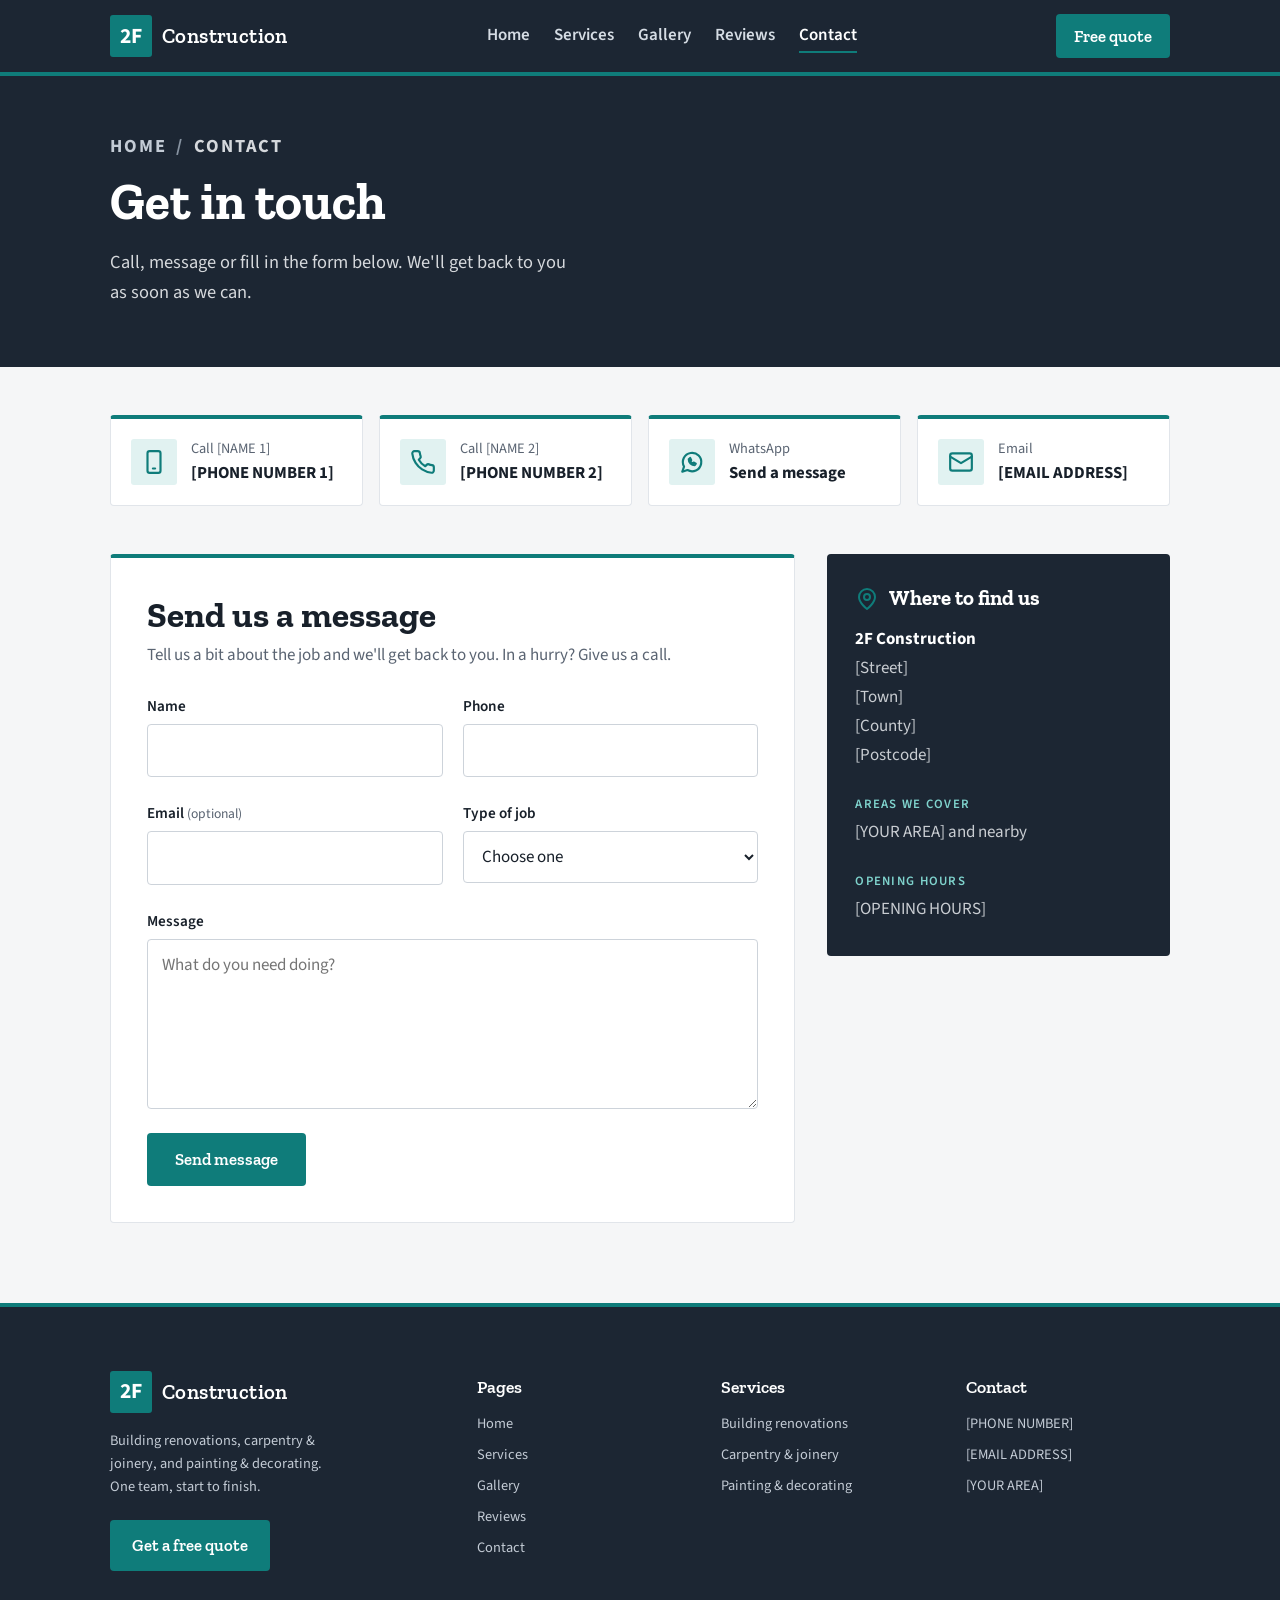
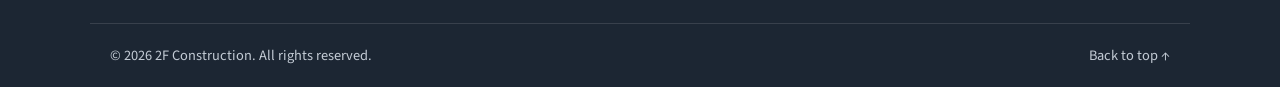
==== commit eb8d93af: "Make the 2 in the logo box read clearly The slab heading font draws a small, angular 2 that looks li" ====
--- a/contact.html
+++ b/contact.html
@@ -8,7 +8,7 @@
   <link rel="preconnect" href="https://fonts.googleapis.com">
   <link rel="preconnect" href="https://fonts.gstatic.com" crossorigin>
   <link rel="stylesheet" href="https://fonts.googleapis.com/css2?family=Zilla+Slab:wght@500;600;700&family=Source+Sans+3:wght@400;600;700&display=swap">
-  <link rel="stylesheet" href="css/style.css?v=0b3144d4">
+  <link rel="stylesheet" href="css/style.css?v=2b75e587">
 </head>
 <body id="top">
 
--- a/css/style.css
+++ b/css/style.css
@@ -407,7 +407,7 @@
 .logo { display: inline-flex; align-items: center; gap: 10px; color: #fff; }
 .logo .mark {
   display: grid; place-items: center; width: 42px; height: 42px; border-radius: 3px;
-  background: var(--accent); color: #fff; font-weight: 700; font-size: 1.3rem;
+  background: var(--accent); color: #fff; font-family: var(--body); font-weight: 700; font-size: 1.35rem; line-height: 1; letter-spacing: .01em; padding-top: 1px;
 }
 .logo .word { font-weight: 600; font-size: 1.3rem; color: #fff; }
 .menu a { color: #d5dce4; font-weight: 600; }
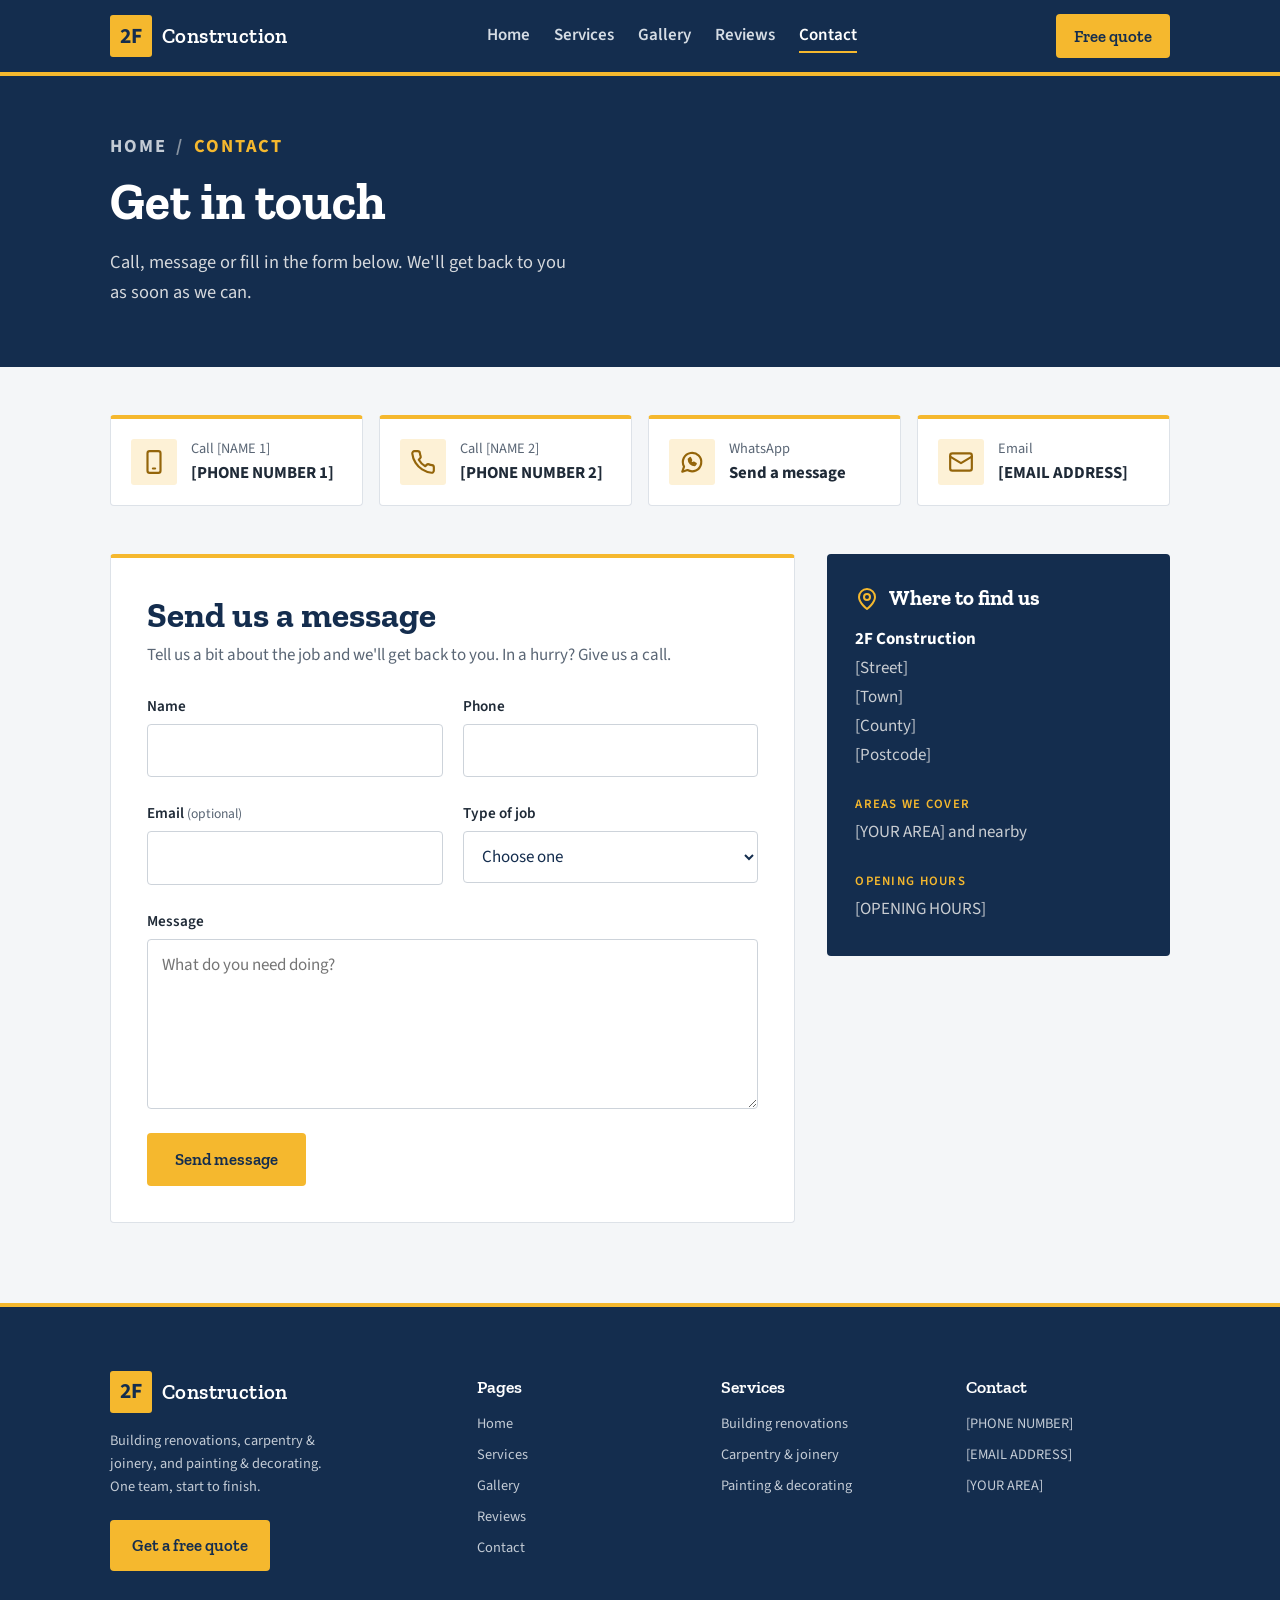
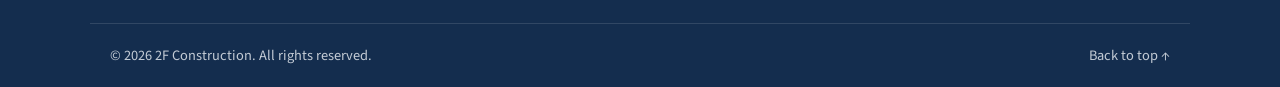
==== commit 83e58ffc: "Switch to a navy and amber colour theme Navy #142D4E for the header, banners, footer, headings and l" ====
--- a/contact.html
+++ b/contact.html
@@ -8,7 +8,7 @@
   <link rel="preconnect" href="https://fonts.googleapis.com">
   <link rel="preconnect" href="https://fonts.gstatic.com" crossorigin>
   <link rel="stylesheet" href="https://fonts.googleapis.com/css2?family=Zilla+Slab:wght@500;600;700&family=Source+Sans+3:wght@400;600;700&display=swap">
-  <link rel="stylesheet" href="css/style.css?v=2b75e587">
+  <link rel="stylesheet" href="css/style.css?v=45f34a15">
 </head>
 <body id="top">
 
--- a/css/style.css
+++ b/css/style.css
@@ -73,7 +73,7 @@
 .hero h1 { font-size: clamp(2rem, 5vw, 3.2rem); line-height: 1.15; margin: 0 0 16px; max-width: 16ch; text-wrap: balance; }
 .hero p { font-size: 1.15rem; color: #d5d8dc; max-width: 52ch; margin: 0 0 32px; }
 .hero .actions { display: flex; gap: 12px; flex-wrap: wrap; }
-.hero .eyebrow { color: #7fd3cd; font-size: .8rem; margin: 0 0 8px; }
+.hero .eyebrow { color: #f5b82e; font-size: .8rem; margin: 0 0 8px; }
 .hero.small { padding: 64px 0 56px; }
 .hero.small h1 { max-width: 24ch; }
 .hero.small p { margin-bottom: 0; }
@@ -237,7 +237,7 @@
 .find-us { background: var(--dark); color: #fff; border-radius: 14px; padding: 32px 28px; }
 .find-us h2 { color: #fff; font-size: 1.3rem; display: flex; align-items: center; gap: 10px; margin: 0 0 14px; }
 .find-us h2 svg { color: var(--accent); width: 24px; height: 24px; }
-.find-us h3 { font-size: .8rem; text-transform: uppercase; letter-spacing: .1em; color: #7fd3cd; margin: 24px 0 4px; }
+.find-us h3 { font-size: .8rem; text-transform: uppercase; letter-spacing: .1em; color: #f5b82e; margin: 24px 0 4px; }
 .find-us address, .find-us p { font-style: normal; color: #c9cdd2; margin: 0; line-height: 1.7; }
 .find-us address strong { color: #fff; }
 form.quote { display: grid; gap: 18px 20px; grid-template-columns: 1fr 1fr; }
@@ -420,7 +420,7 @@
 .hero { position: relative; overflow: hidden; isolation: isolate; background: var(--dark); }
 .hero h1 { letter-spacing: 0; }
 .hero.small { padding: 56px 0 60px; }
-.crumbs { display: flex; gap: 10px; align-items: center; color: #7fd3cd; font-size: .9rem; font-weight: 700; letter-spacing: .1em; text-transform: uppercase; margin: 0 0 12px !important; }
+.crumbs { display: flex; gap: 10px; align-items: center; color: #f5b82e; font-size: .9rem; font-weight: 700; letter-spacing: .1em; text-transform: uppercase; margin: 0 0 12px !important; }
 .crumbs a { color: #c3cbd5; text-decoration: none; }
 .crumbs a:hover { color: #fff; text-decoration: underline; }
 .crumbs span { color: #8793a1; }
@@ -429,9 +429,9 @@
 .hero-bg { position: absolute; inset: 0; z-index: -1; }
 .hero-bg img { width: 100%; height: 100%; object-fit: cover; opacity: .3; }
 .hero-inner { display: grid; grid-template-columns: minmax(0, 1.6fr) minmax(0, 1fr); gap: 48px; align-items: center; padding-block: 88px 80px; }
-.hero-tag { margin: 0 0 14px !important; font-size: .9rem !important; font-weight: 700; letter-spacing: .14em; text-transform: uppercase; color: #7fd3cd !important; }
+.hero-tag { margin: 0 0 14px !important; font-size: .9rem !important; font-weight: 700; letter-spacing: .14em; text-transform: uppercase; color: #f5b82e !important; }
 .home-hero h1 { font-size: clamp(2.4rem, 5.6vw, 4rem); line-height: 1.08; max-width: 14ch; margin-bottom: 20px; }
-.home-hero h1 em { font-style: normal; color: #7fd3cd; }
+.home-hero h1 em { font-style: normal; color: #f5b82e; }
 .hero-trust { list-style: none; margin: 0; padding: 0; display: grid; gap: 0; border-left: 4px solid var(--accent); }
 .hero-trust li { padding: 14px 0 14px 22px; display: grid; gap: 2px; }
 .hero-trust li + li { border-top: 1px solid rgba(255,255,255,.12); }
@@ -468,7 +468,7 @@
 @media (max-width: 760px) {
   .menu { background: var(--dark-2); border-bottom: 4px solid var(--accent); top: 76px; }
   .menu a { border-bottom-color: rgba(255,255,255,.1); }
-  .menu a[aria-current="page"] { color: #7fd3cd; border-bottom-color: rgba(255,255,255,.1); }
+  .menu a[aria-current="page"] { color: #f5b82e; border-bottom-color: rgba(255,255,255,.1); }
 }
 @media (max-width: 480px) {
   .logo .word { font-size: 1.1rem; }
@@ -517,3 +517,38 @@
 .signpost span { margin-top: auto; padding-top: 10px; color: var(--accent); font-weight: 700; }
 .signpost span::after { content: " \2192"; }
 .signpost:hover span { text-decoration: underline; }
+
+
+/* ---------- Navy & amber theme ---------- */
+:root {
+  --ink: #142d4e;
+  --muted: #5a6675;
+  --bg: #f4f6f8;
+  --card: #ffffff;
+  --line: #dde2e8;
+  --dark: #142d4e;
+  --dark-2: #1c3a61;
+  --accent: #f5b82e;
+  --accent-dark: #e3a514;
+  --accent-soft: #fdf1d6;
+  --accent-ink: #94650a;   /* amber dark enough to read as text on white */
+}
+body { color: #1f2a37; }
+h1, h2, h3 { color: var(--ink); }
+.hero h1, .hero h2, .contact-box h2, .find-us h2, footer h2, .hero-trust strong { color: #fff; }
+
+/* Amber surfaces carry navy text, as white on amber is hard to read */
+.btn, footer .btn, .logo .mark, .strip li, .steps li::before, .ba-tag-after, ::selection { color: var(--dark); }
+.btn:hover { background: var(--accent-dark); }
+.btn.ghost { color: #fff; }
+.btn.ghost:hover { color: var(--dark); background: #fff; }
+.btn.outline { color: var(--accent-ink); border-color: var(--accent); }
+.btn.outline:hover { background: var(--accent-soft); }
+.strip li + li { border-left-color: rgba(20,45,78,.35); }
+
+/* Amber used as text or icons on light backgrounds uses the deeper shade */
+main .eyebrow, .card .more, .signpost span, .checklist li::before, .stars, .car-btn:hover, .lb-btn:hover,
+.card .icon, .service h2 .icon, .quick svg, .contact-list svg { color: var(--accent-ink); }
+.hero .eyebrow, .contact-box .eyebrow, .find-us h2 svg, .find-us h3, .crumbs, .hero-tag { color: var(--accent) !important; }
+.note { color: #6b4a06; }
+@media (max-width: 760px) { .menu a[aria-current="page"] { color: var(--accent); } }
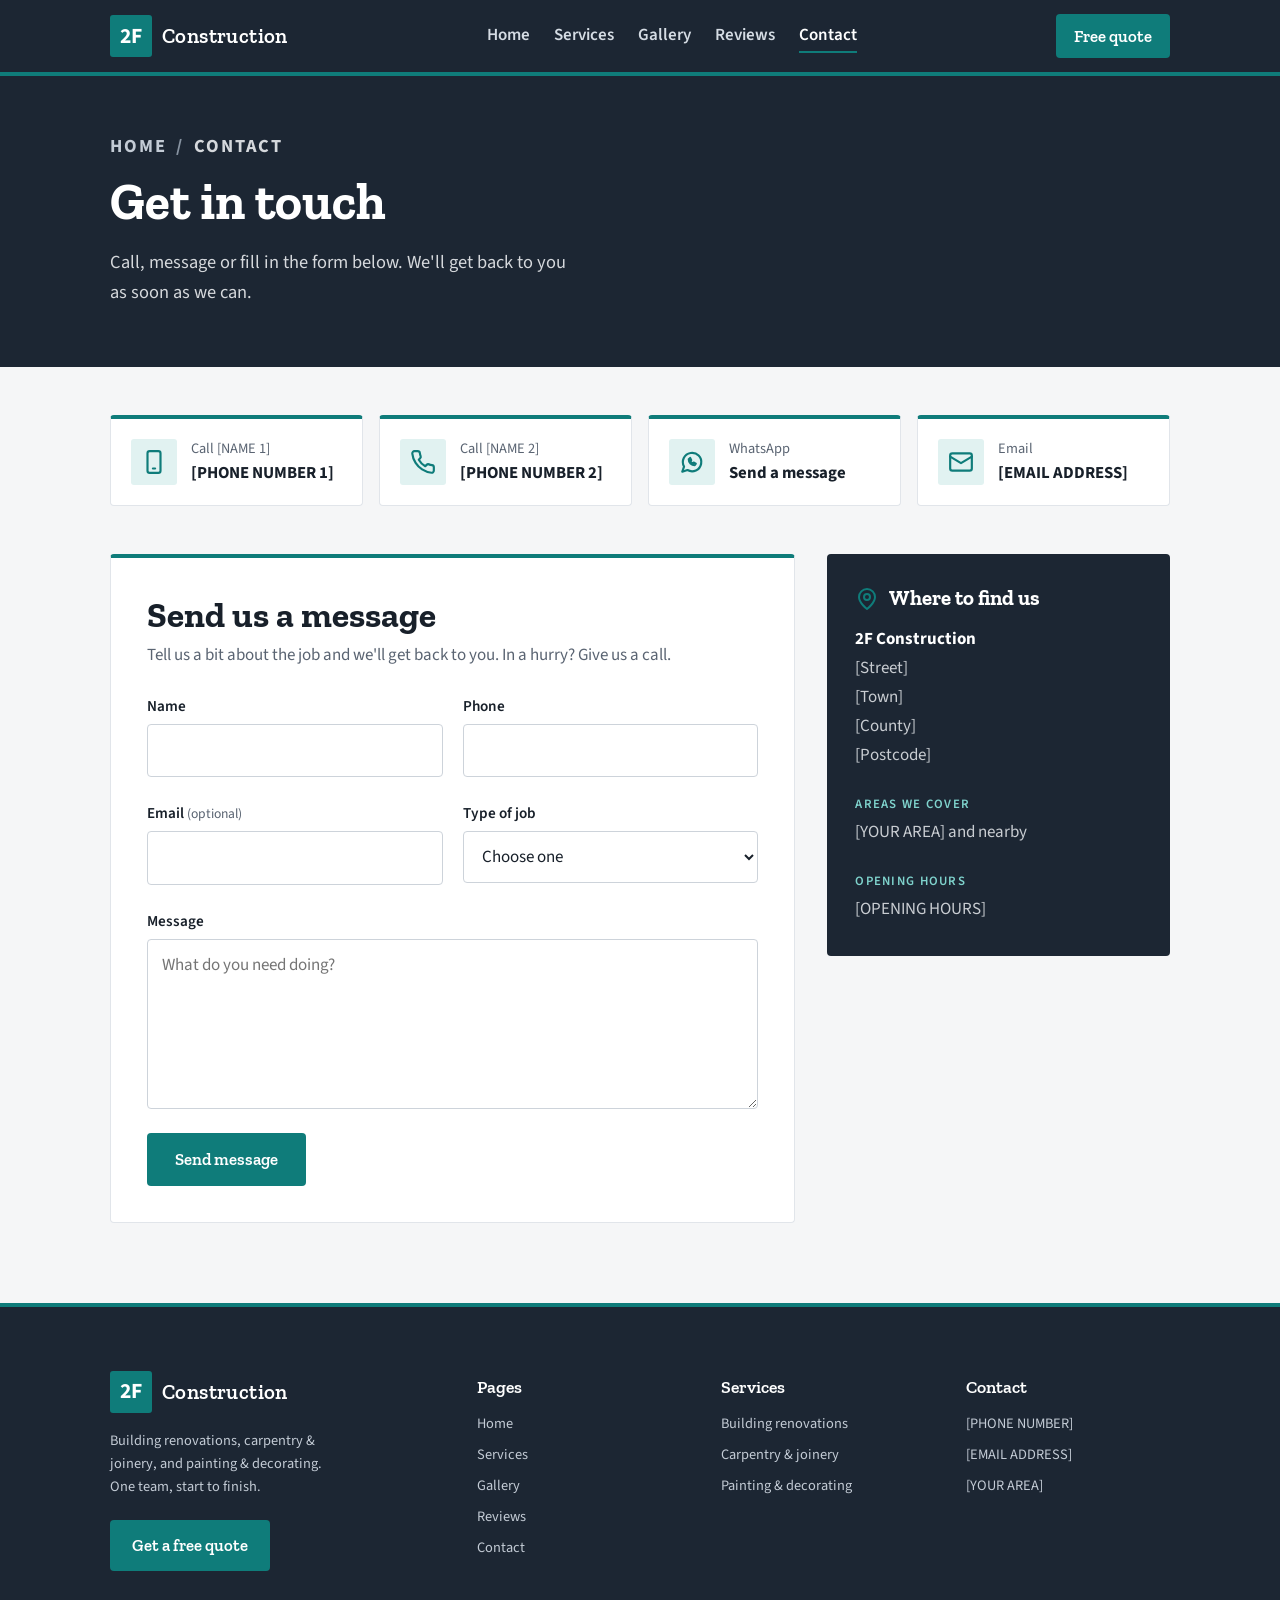
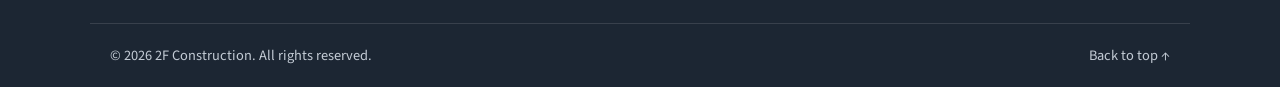
==== commit 94bc46d7: "Revert "Switch to a navy and amber colour theme" This reverts commit 83e58ffc33f1ae6c299dfd6745af1ab" ====
--- a/contact.html
+++ b/contact.html
@@ -8,7 +8,7 @@
   <link rel="preconnect" href="https://fonts.googleapis.com">
   <link rel="preconnect" href="https://fonts.gstatic.com" crossorigin>
   <link rel="stylesheet" href="https://fonts.googleapis.com/css2?family=Zilla+Slab:wght@500;600;700&family=Source+Sans+3:wght@400;600;700&display=swap">
-  <link rel="stylesheet" href="css/style.css?v=45f34a15">
+  <link rel="stylesheet" href="css/style.css?v=2b75e587">
 </head>
 <body id="top">
 
--- a/css/style.css
+++ b/css/style.css
@@ -73,7 +73,7 @@
 .hero h1 { font-size: clamp(2rem, 5vw, 3.2rem); line-height: 1.15; margin: 0 0 16px; max-width: 16ch; text-wrap: balance; }
 .hero p { font-size: 1.15rem; color: #d5d8dc; max-width: 52ch; margin: 0 0 32px; }
 .hero .actions { display: flex; gap: 12px; flex-wrap: wrap; }
-.hero .eyebrow { color: #f5b82e; font-size: .8rem; margin: 0 0 8px; }
+.hero .eyebrow { color: #7fd3cd; font-size: .8rem; margin: 0 0 8px; }
 .hero.small { padding: 64px 0 56px; }
 .hero.small h1 { max-width: 24ch; }
 .hero.small p { margin-bottom: 0; }
@@ -237,7 +237,7 @@
 .find-us { background: var(--dark); color: #fff; border-radius: 14px; padding: 32px 28px; }
 .find-us h2 { color: #fff; font-size: 1.3rem; display: flex; align-items: center; gap: 10px; margin: 0 0 14px; }
 .find-us h2 svg { color: var(--accent); width: 24px; height: 24px; }
-.find-us h3 { font-size: .8rem; text-transform: uppercase; letter-spacing: .1em; color: #f5b82e; margin: 24px 0 4px; }
+.find-us h3 { font-size: .8rem; text-transform: uppercase; letter-spacing: .1em; color: #7fd3cd; margin: 24px 0 4px; }
 .find-us address, .find-us p { font-style: normal; color: #c9cdd2; margin: 0; line-height: 1.7; }
 .find-us address strong { color: #fff; }
 form.quote { display: grid; gap: 18px 20px; grid-template-columns: 1fr 1fr; }
@@ -420,7 +420,7 @@
 .hero { position: relative; overflow: hidden; isolation: isolate; background: var(--dark); }
 .hero h1 { letter-spacing: 0; }
 .hero.small { padding: 56px 0 60px; }
-.crumbs { display: flex; gap: 10px; align-items: center; color: #f5b82e; font-size: .9rem; font-weight: 700; letter-spacing: .1em; text-transform: uppercase; margin: 0 0 12px !important; }
+.crumbs { display: flex; gap: 10px; align-items: center; color: #7fd3cd; font-size: .9rem; font-weight: 700; letter-spacing: .1em; text-transform: uppercase; margin: 0 0 12px !important; }
 .crumbs a { color: #c3cbd5; text-decoration: none; }
 .crumbs a:hover { color: #fff; text-decoration: underline; }
 .crumbs span { color: #8793a1; }
@@ -429,9 +429,9 @@
 .hero-bg { position: absolute; inset: 0; z-index: -1; }
 .hero-bg img { width: 100%; height: 100%; object-fit: cover; opacity: .3; }
 .hero-inner { display: grid; grid-template-columns: minmax(0, 1.6fr) minmax(0, 1fr); gap: 48px; align-items: center; padding-block: 88px 80px; }
-.hero-tag { margin: 0 0 14px !important; font-size: .9rem !important; font-weight: 700; letter-spacing: .14em; text-transform: uppercase; color: #f5b82e !important; }
+.hero-tag { margin: 0 0 14px !important; font-size: .9rem !important; font-weight: 700; letter-spacing: .14em; text-transform: uppercase; color: #7fd3cd !important; }
 .home-hero h1 { font-size: clamp(2.4rem, 5.6vw, 4rem); line-height: 1.08; max-width: 14ch; margin-bottom: 20px; }
-.home-hero h1 em { font-style: normal; color: #f5b82e; }
+.home-hero h1 em { font-style: normal; color: #7fd3cd; }
 .hero-trust { list-style: none; margin: 0; padding: 0; display: grid; gap: 0; border-left: 4px solid var(--accent); }
 .hero-trust li { padding: 14px 0 14px 22px; display: grid; gap: 2px; }
 .hero-trust li + li { border-top: 1px solid rgba(255,255,255,.12); }
@@ -468,7 +468,7 @@
 @media (max-width: 760px) {
   .menu { background: var(--dark-2); border-bottom: 4px solid var(--accent); top: 76px; }
   .menu a { border-bottom-color: rgba(255,255,255,.1); }
-  .menu a[aria-current="page"] { color: #f5b82e; border-bottom-color: rgba(255,255,255,.1); }
+  .menu a[aria-current="page"] { color: #7fd3cd; border-bottom-color: rgba(255,255,255,.1); }
 }
 @media (max-width: 480px) {
   .logo .word { font-size: 1.1rem; }
@@ -517,38 +517,3 @@
 .signpost span { margin-top: auto; padding-top: 10px; color: var(--accent); font-weight: 700; }
 .signpost span::after { content: " \2192"; }
 .signpost:hover span { text-decoration: underline; }
-
-
-/* ---------- Navy & amber theme ---------- */
-:root {
-  --ink: #142d4e;
-  --muted: #5a6675;
-  --bg: #f4f6f8;
-  --card: #ffffff;
-  --line: #dde2e8;
-  --dark: #142d4e;
-  --dark-2: #1c3a61;
-  --accent: #f5b82e;
-  --accent-dark: #e3a514;
-  --accent-soft: #fdf1d6;
-  --accent-ink: #94650a;   /* amber dark enough to read as text on white */
-}
-body { color: #1f2a37; }
-h1, h2, h3 { color: var(--ink); }
-.hero h1, .hero h2, .contact-box h2, .find-us h2, footer h2, .hero-trust strong { color: #fff; }
-
-/* Amber surfaces carry navy text, as white on amber is hard to read */
-.btn, footer .btn, .logo .mark, .strip li, .steps li::before, .ba-tag-after, ::selection { color: var(--dark); }
-.btn:hover { background: var(--accent-dark); }
-.btn.ghost { color: #fff; }
-.btn.ghost:hover { color: var(--dark); background: #fff; }
-.btn.outline { color: var(--accent-ink); border-color: var(--accent); }
-.btn.outline:hover { background: var(--accent-soft); }
-.strip li + li { border-left-color: rgba(20,45,78,.35); }
-
-/* Amber used as text or icons on light backgrounds uses the deeper shade */
-main .eyebrow, .card .more, .signpost span, .checklist li::before, .stars, .car-btn:hover, .lb-btn:hover,
-.card .icon, .service h2 .icon, .quick svg, .contact-list svg { color: var(--accent-ink); }
-.hero .eyebrow, .contact-box .eyebrow, .find-us h2 svg, .find-us h3, .crumbs, .hero-tag { color: var(--accent) !important; }
-.note { color: #6b4a06; }
-@media (max-width: 760px) { .menu a[aria-current="page"] { color: var(--accent); } }
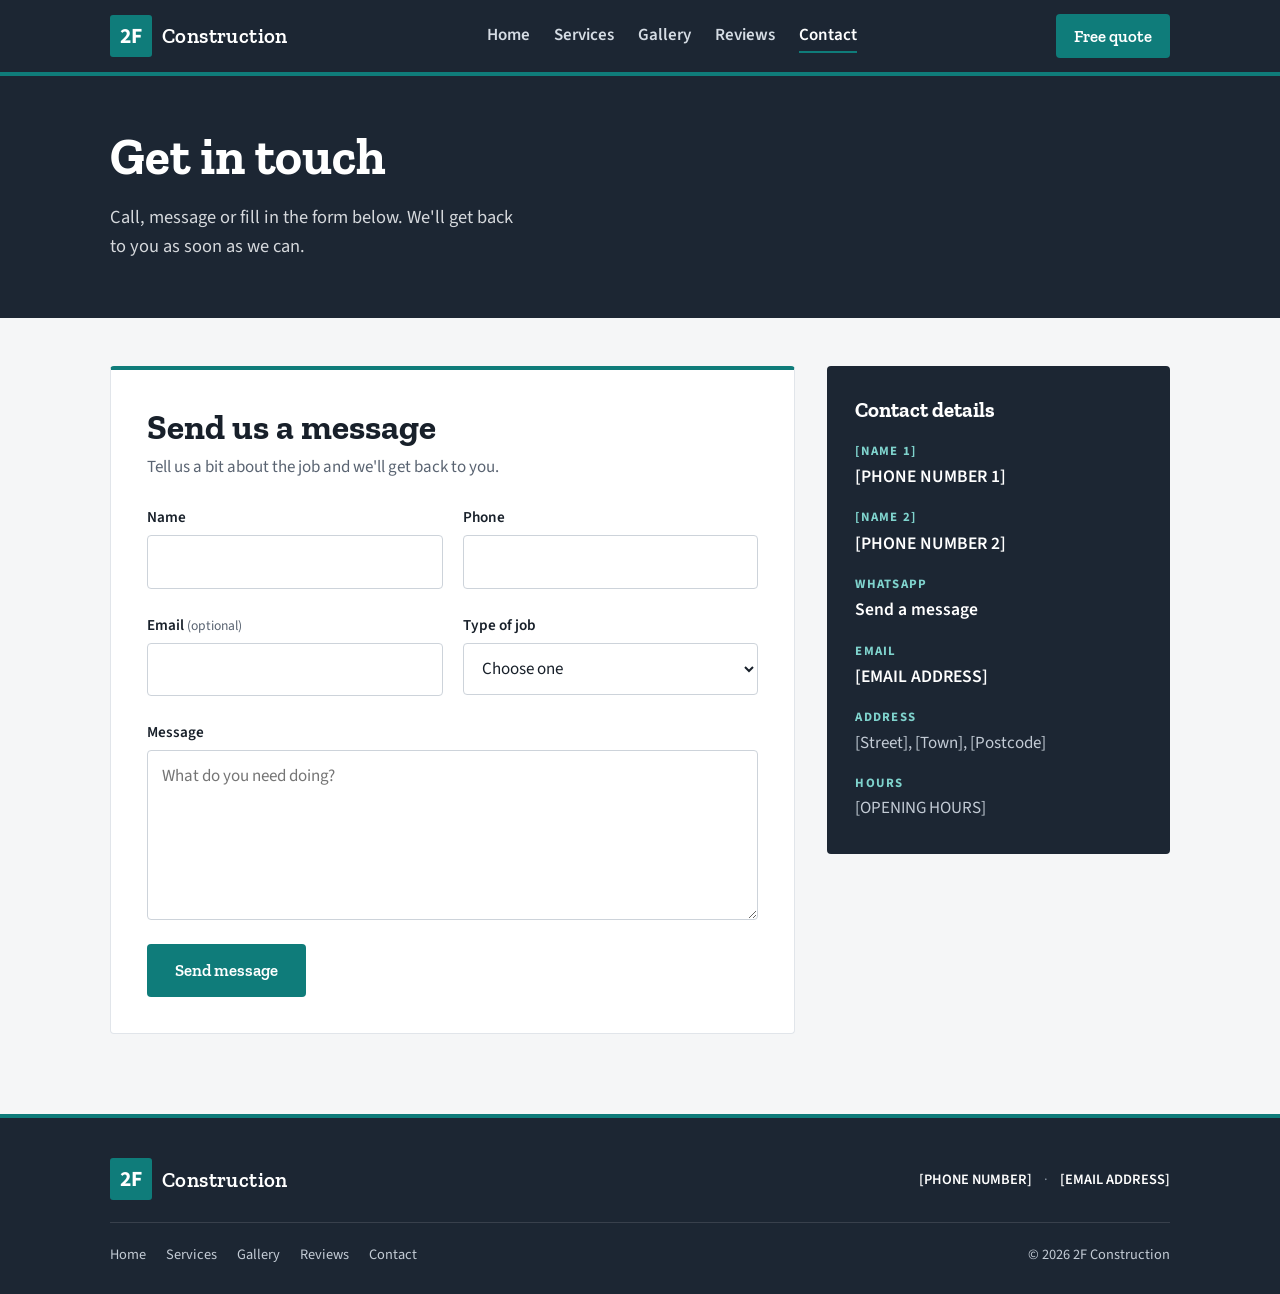
==== commit c08bf0b8: "Declutter the site, especially on phones Removes repeated and extra elements: section labels, breadc" ====
--- a/contact.html
+++ b/contact.html
@@ -8,7 +8,7 @@
   <link rel="preconnect" href="https://fonts.googleapis.com">
   <link rel="preconnect" href="https://fonts.gstatic.com" crossorigin>
   <link rel="stylesheet" href="https://fonts.googleapis.com/css2?family=Zilla+Slab:wght@500;600;700&family=Source+Sans+3:wght@400;600;700&display=swap">
-  <link rel="stylesheet" href="css/style.css?v=2b75e587">
+  <link rel="stylesheet" href="css/style.css?v=7c84fce5">
 </head>
 <body id="top">
 
@@ -34,7 +34,6 @@
   <main>
     <section class="hero small">
       <div class="wrap">
-        <p class="crumbs"><a href="index.html">Home</a><span aria-hidden="true">/</span>Contact</p>
         <h1>Get in touch</h1>
         <p>Call, message or fill in the form below. We'll get back to you as soon as we can.</p>
       </div>
@@ -42,17 +41,10 @@
 
     <section class="contact-page">
       <div class="wrap">
-        <ul class="quick" aria-label="Ways to contact us">
-          <li><a href="tel:+440000000000"><svg width="26" height="26" viewBox="0 0 24 24" fill="none" stroke="currentColor" stroke-width="2" stroke-linecap="round" stroke-linejoin="round" aria-hidden="true"><rect x="6" y="2" width="12" height="20" rx="2"/><path d="M11 18h2"/></svg><span>Call [NAME 1]</span><strong>[PHONE NUMBER 1]</strong></a></li>
-          <li><a href="tel:+440000000000"><svg width="26" height="26" viewBox="0 0 24 24" fill="none" stroke="currentColor" stroke-width="2" stroke-linecap="round" stroke-linejoin="round" aria-hidden="true"><path d="M22 16.92v3a2 2 0 0 1-2.18 2 19.8 19.8 0 0 1-8.63-3.07 19.5 19.5 0 0 1-6-6A19.8 19.8 0 0 1 2.12 4.18 2 2 0 0 1 4.11 2h3a2 2 0 0 1 2 1.72c.13.96.36 1.9.7 2.81a2 2 0 0 1-.45 2.11L8.09 9.91a16 16 0 0 0 6 6l1.27-1.27a2 2 0 0 1 2.11-.45c.91.34 1.85.57 2.81.7A2 2 0 0 1 22 16.92z"/></svg><span>Call [NAME 2]</span><strong>[PHONE NUMBER 2]</strong></a></li>
-          <li><a href="https://wa.me/440000000000"><svg width="26" height="26" viewBox="0 0 24 24" fill="none" stroke="currentColor" stroke-width="2" stroke-linecap="round" stroke-linejoin="round" aria-hidden="true"><path d="M3 21l1.65-4.8A8.5 8.5 0 1 1 7.8 19.4z"/><path d="M9 9.5c0 3 2.5 5.5 5.5 5.5l1-1.5-2-1-1 .8a4 4 0 0 1-2-2l.8-1-1-2z"/></svg><span>WhatsApp</span><strong>Send a message</strong></a></li>
-          <li><a href="mailto:hello@example.com"><svg width="26" height="26" viewBox="0 0 24 24" fill="none" stroke="currentColor" stroke-width="2" stroke-linecap="round" stroke-linejoin="round" aria-hidden="true"><rect x="2" y="4" width="20" height="16" rx="2"/><path d="m22 7-10 6L2 7"/></svg><span>Email</span><strong>[EMAIL ADDRESS]</strong></a></li>
-        </ul>
-
         <div class="contact-layout">
           <div class="enquiry">
             <h2>Send us a message</h2>
-            <p class="intro">Tell us a bit about the job and we'll get back to you. In a hurry? Give us a call.</p>
+            <p class="intro">Tell us a bit about the job and we'll get back to you.</p>
 
             <form class="quote" action="https://formspree.io/f/YOUR_FORM_ID" method="POST" novalidate>
               <input type="hidden" name="_subject" value="New message from the 2F Construction website">
@@ -98,12 +90,15 @@
           </div>
 
           <aside class="find-us">
-            <h2><svg width="26" height="26" viewBox="0 0 24 24" fill="none" stroke="currentColor" stroke-width="2" stroke-linecap="round" stroke-linejoin="round" aria-hidden="true"><path d="M20 10c0 6-8 12-8 12s-8-6-8-12a8 8 0 0 1 16 0Z"/><circle cx="12" cy="10" r="3"/></svg>Where to find us</h2>
-            <address><strong>2F Construction</strong><br>[Street]<br>[Town]<br>[County]<br>[Postcode]</address>
-            <h3>Areas we cover</h3>
-            <p>[YOUR AREA] and nearby</p>
-            <h3>Opening hours</h3>
-            <p>[OPENING HOURS]</p>
+            <h2>Contact details</h2>
+            <ul class="details">
+              <li><span>[NAME 1]</span><a href="tel:+440000000000">[PHONE NUMBER 1]</a></li>
+              <li><span>[NAME 2]</span><a href="tel:+440000000000">[PHONE NUMBER 2]</a></li>
+              <li><span>WhatsApp</span><a href="https://wa.me/440000000000">Send a message</a></li>
+              <li><span>Email</span><a href="mailto:hello@example.com">[EMAIL ADDRESS]</a></li>
+              <li><span>Address</span>[Street], [Town], [Postcode]</li>
+              <li><span>Hours</span>[OPENING HOURS]</li>
+            </ul>
           </aside>
         </div>
       </div>
@@ -112,42 +107,23 @@
   </main>
 
   <footer>
-    <div class="wrap foot-grid">
-      <div class="foot-brand">
+    <div class="wrap foot">
+      <div class="foot-top">
         <a href="index.html" class="logo"><span class="mark">2F</span><span class="word">Construction</span></a>
-        <p>Building renovations, carpentry &amp; joinery, and painting &amp; decorating. One team, start to finish.</p>
-        <a href="contact.html" class="btn">Get a free quote <svg width="18" height="18" viewBox="0 0 24 24" fill="none" stroke="currentColor" stroke-width="2" stroke-linecap="round" stroke-linejoin="round" aria-hidden="true"><path d="M5 12h14"/><path d="m13 6 6 6-6 6"/></svg></a>
+        <p class="foot-contact"><a href="tel:+440000000000">[PHONE NUMBER]</a><span aria-hidden="true">·</span><a href="mailto:hello@example.com">[EMAIL ADDRESS]</a></p>
       </div>
-      <nav aria-label="Footer">
-        <h2>Pages</h2>
-        <ul>
+      <div class="foot-bottom">
+        <nav aria-label="Footer">
+          <ul>
           <li><a href="index.html">Home</a></li>
           <li><a href="services.html">Services</a></li>
           <li><a href="gallery.html">Gallery</a></li>
           <li><a href="reviews.html">Reviews</a></li>
           <li><a href="contact.html">Contact</a></li>
-        </ul>
-      </nav>
-      <div>
-        <h2>Services</h2>
-        <ul>
-          <li><a href="services.html#renovations">Building renovations</a></li>
-          <li><a href="services.html#carpentry">Carpentry &amp; joinery</a></li>
-          <li><a href="services.html#painting">Painting &amp; decorating</a></li>
-        </ul>
+          </ul>
+        </nav>
+        <span>&copy; <span class="year"></span> 2F Construction</span>
       </div>
-      <div>
-        <h2>Contact</h2>
-        <ul>
-          <li><a href="tel:+440000000000">[PHONE NUMBER]</a></li>
-          <li><a href="mailto:hello@example.com">[EMAIL ADDRESS]</a></li>
-          <li>[YOUR AREA]</li>
-        </ul>
-      </div>
-    </div>
-    <div class="wrap foot-bar">
-      <span>&copy; <span class="year"></span> 2F Construction. All rights reserved.</span>
-      <a href="#top" class="to-top">Back to top &uarr;</a>
     </div>
   </footer>
 
--- a/css/style.css
+++ b/css/style.css
@@ -517,3 +517,68 @@
 .signpost span { margin-top: auto; padding-top: 10px; color: var(--accent); font-weight: 700; }
 .signpost span::after { content: " \2192"; }
 .signpost:hover span { text-decoration: underline; }
+
+/* ---------- Decluttered layout ---------- */
+/* Banners: one column, no side panel */
+.hero-inner { grid-template-columns: minmax(0, 1fr); padding-block: 96px 88px; }
+.home-hero h1 { max-width: 16ch; }
+.hero.small { padding: 52px 0 56px; }
+.hero.small p { max-width: 46ch; }
+
+/* Section headings without the small labels above them */
+section h2 { margin-bottom: 10px; }
+.lead { margin-bottom: 32px; }
+
+/* Compact footer */
+footer { padding: 40px 0 28px; }
+.foot { display: grid; gap: 22px; justify-content: stretch; }
+.foot-top, .foot-bottom { display: flex; flex-wrap: wrap; align-items: center; justify-content: space-between; gap: 14px 28px; }
+.foot-bottom { padding-top: 20px; border-top: 1px solid rgba(255,255,255,.12); font-size: .9rem; }
+.foot-contact { margin: 0; display: flex; flex-wrap: wrap; gap: 6px 12px; }
+.foot-contact a { color: #fff; font-weight: 600; }
+.foot-contact span { color: #8793a1; }
+footer nav ul { display: flex; flex-wrap: wrap; gap: 8px 22px; }
+
+/* Contact details box */
+.find-us h2 { margin-bottom: 18px; }
+.details { list-style: none; margin: 0; padding: 0; display: grid; gap: 16px; color: #c3cbd5; }
+.details li { display: grid; gap: 2px; }
+.details span { font-size: .8rem; font-weight: 700; letter-spacing: .1em; text-transform: uppercase; color: #7fd3cd; }
+.details a { color: #fff; font-weight: 600; font-size: 1.1rem; text-decoration: none; overflow-wrap: anywhere; }
+.details a:hover { text-decoration: underline; }
+
+.review-cta { margin: 28px 0 0; color: var(--muted); }
+.review-cta a { color: var(--accent); font-weight: 700; }
+
+/* Phones: less padding, smaller headings, details before the form */
+@media (max-width: 640px) {
+  section { padding: 44px 0; }
+  .hero-inner { padding-block: 56px 52px; }
+  .home-hero h1 { font-size: 2.3rem; }
+  .hero.small { padding: 36px 0 40px; }
+  .hero.small h1 { font-size: 1.9rem; }
+  .hero p { font-size: 1.05rem; }
+  .hero .actions .btn { flex: 1 1 auto; justify-content: center; }
+  h2 { font-size: 1.55rem; }
+  .lead { margin-bottom: 24px; }
+  .points { gap: 18px; grid-template-columns: 1fr 1fr; }
+  .point h3 { font-size: 1rem; }
+  .point p { font-size: .95rem; }
+  .card, .signpost, .review { padding: 22px; }
+  .service { padding: 36px 0; gap: 18px; }
+  .checklist { padding: 18px 20px; gap: 8px; }
+  .steps { gap: 18px; grid-template-columns: 1fr 1fr; }
+  .contact-box { padding: 26px 22px; gap: 20px; }
+  .contact-box .actions .btn { flex: 1 1 auto; justify-content: center; }
+  .contact-layout .find-us { order: -1; }
+  .find-us { padding: 24px 22px; }
+  .foot-top, .foot-bottom { flex-direction: column; align-items: flex-start; }
+}
+@media (max-width: 640px) {
+  .signposts { gap: 0; border-top: 1px solid var(--line); }
+  .signpost { flex-direction: row; align-items: center; justify-content: space-between; border: 0; border-bottom: 1px solid var(--line); border-radius: 0; background: none; padding: 16px 2px; }
+  .signpost p { display: none; }
+  .signpost h3 { font-size: 1.15rem; }
+  .signpost span { margin: 0; padding: 0; font-size: 0; }
+  .signpost span::after { font-size: 1.3rem; content: "\2192"; }
+}
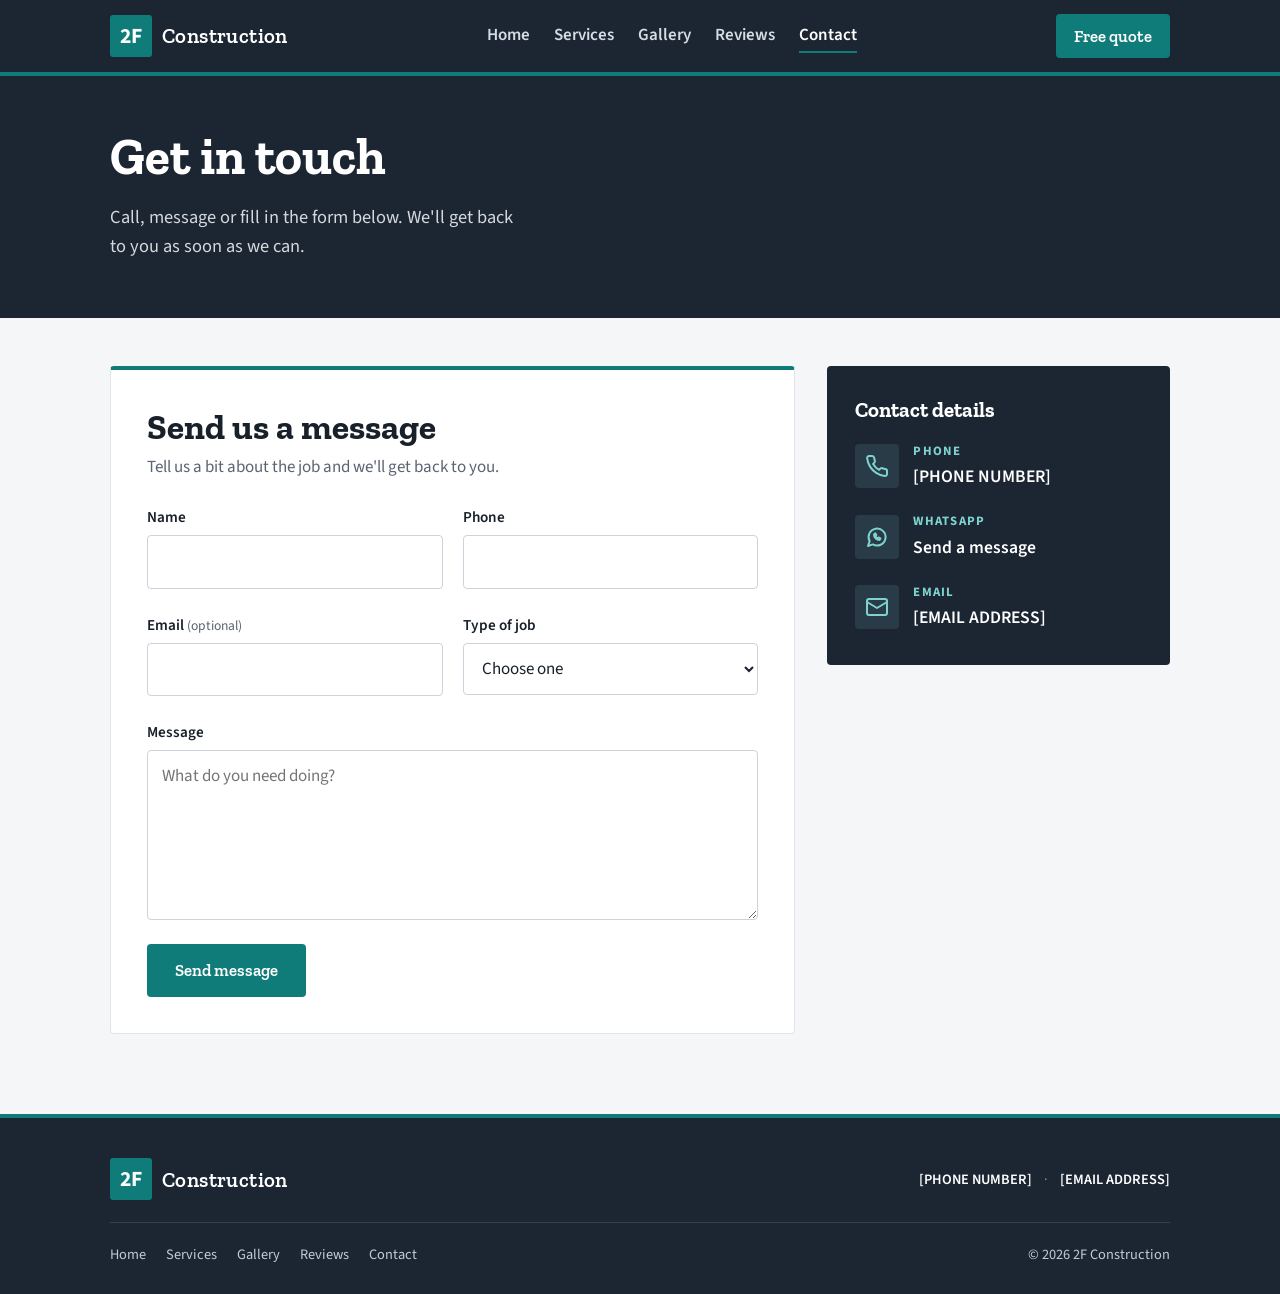
==== commit 7793504c: "Simplify contact details and add icons Keeps one phone number, WhatsApp and email, each with a simpl" ====
--- a/contact.html
+++ b/contact.html
@@ -8,7 +8,7 @@
   <link rel="preconnect" href="https://fonts.googleapis.com">
   <link rel="preconnect" href="https://fonts.gstatic.com" crossorigin>
   <link rel="stylesheet" href="https://fonts.googleapis.com/css2?family=Zilla+Slab:wght@500;600;700&family=Source+Sans+3:wght@400;600;700&display=swap">
-  <link rel="stylesheet" href="css/style.css?v=7c84fce5">
+  <link rel="stylesheet" href="css/style.css?v=89af98f8">
 </head>
 <body id="top">
 
@@ -92,12 +92,9 @@
           <aside class="find-us">
             <h2>Contact details</h2>
             <ul class="details">
-              <li><span>[NAME 1]</span><a href="tel:+440000000000">[PHONE NUMBER 1]</a></li>
-              <li><span>[NAME 2]</span><a href="tel:+440000000000">[PHONE NUMBER 2]</a></li>
-              <li><span>WhatsApp</span><a href="https://wa.me/440000000000">Send a message</a></li>
-              <li><span>Email</span><a href="mailto:hello@example.com">[EMAIL ADDRESS]</a></li>
-              <li><span>Address</span>[Street], [Town], [Postcode]</li>
-              <li><span>Hours</span>[OPENING HOURS]</li>
+              <li><svg width="26" height="26" viewBox="0 0 24 24" fill="none" stroke="currentColor" stroke-width="2" stroke-linecap="round" stroke-linejoin="round" aria-hidden="true"><path d="M22 16.92v3a2 2 0 0 1-2.18 2 19.8 19.8 0 0 1-8.63-3.07 19.5 19.5 0 0 1-6-6A19.8 19.8 0 0 1 2.12 4.18 2 2 0 0 1 4.11 2h3a2 2 0 0 1 2 1.72c.13.96.36 1.9.7 2.81a2 2 0 0 1-.45 2.11L8.09 9.91a16 16 0 0 0 6 6l1.27-1.27a2 2 0 0 1 2.11-.45c.91.34 1.85.57 2.81.7A2 2 0 0 1 22 16.92z"/></svg><div><span>Phone</span><a href="tel:+440000000000">[PHONE NUMBER]</a></div></li>
+              <li><svg width="26" height="26" viewBox="0 0 24 24" fill="none" stroke="currentColor" stroke-width="2" stroke-linecap="round" stroke-linejoin="round" aria-hidden="true"><path d="M3 21l1.65-4.8A8.5 8.5 0 1 1 7.8 19.4z"/><path d="M9 9.5c0 3 2.5 5.5 5.5 5.5l1-1.5-2-1-1 .8a4 4 0 0 1-2-2l.8-1-1-2z"/></svg><div><span>WhatsApp</span><a href="https://wa.me/440000000000">Send a message</a></div></li>
+              <li><svg width="26" height="26" viewBox="0 0 24 24" fill="none" stroke="currentColor" stroke-width="2" stroke-linecap="round" stroke-linejoin="round" aria-hidden="true"><rect x="2" y="4" width="20" height="16" rx="2"/><path d="m22 7-10 6L2 7"/></svg><div><span>Email</span><a href="mailto:hello@example.com">[EMAIL ADDRESS]</a></div></li>
             </ul>
           </aside>
         </div>
--- a/css/style.css
+++ b/css/style.css
@@ -582,3 +582,12 @@
   .signpost span { margin: 0; padding: 0; font-size: 0; }
   .signpost span::after { font-size: 1.3rem; content: "\2192"; }
 }
+
+/* Contact details with icons */
+.details { gap: 20px; }
+.details li { display: flex; align-items: center; gap: 14px; }
+.details li > svg {
+  flex: none; width: 44px; height: 44px; padding: 10px; border-radius: var(--radius);
+  background: rgba(127,211,205,.12); color: #7fd3cd;
+}
+.details li > div { display: grid; gap: 2px; min-width: 0; }
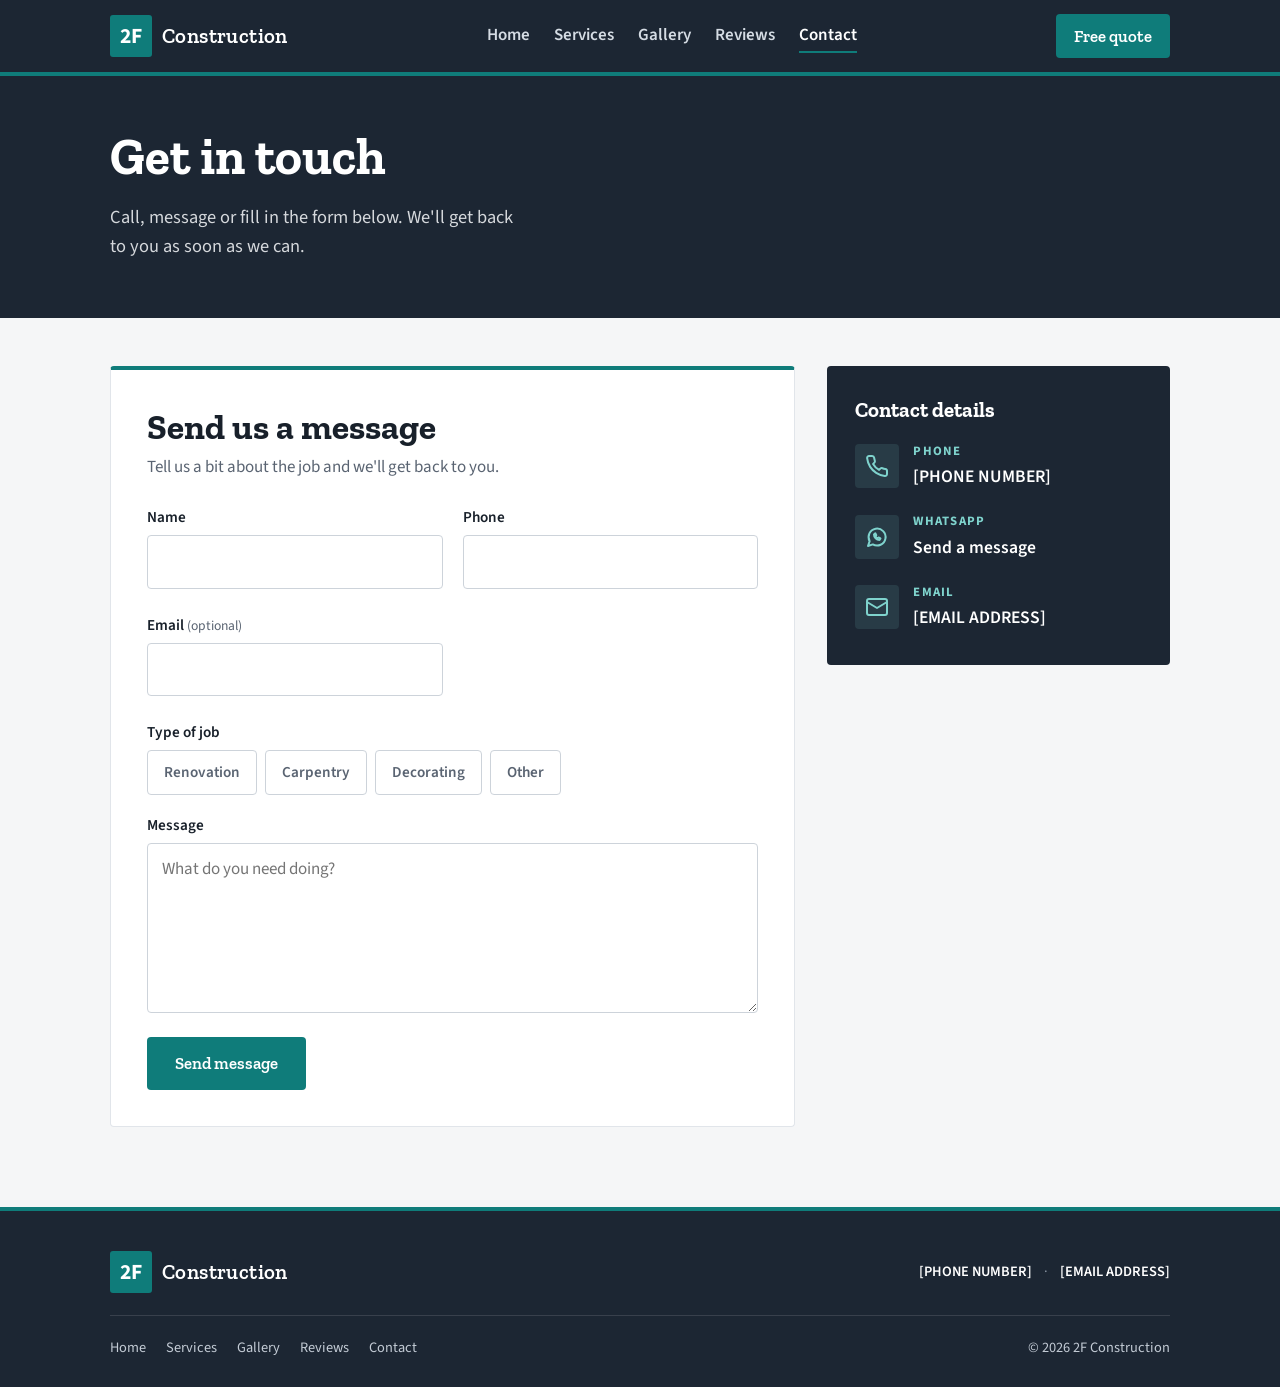
==== commit f6dd5e03: "Add a few clean interactive touches Services become tabs (Renovations, Carpentry, Decorating) with k" ====
--- a/contact.html
+++ b/contact.html
@@ -8,7 +8,7 @@
   <link rel="preconnect" href="https://fonts.googleapis.com">
   <link rel="preconnect" href="https://fonts.gstatic.com" crossorigin>
   <link rel="stylesheet" href="https://fonts.googleapis.com/css2?family=Zilla+Slab:wght@500;600;700&family=Source+Sans+3:wght@400;600;700&display=swap">
-  <link rel="stylesheet" href="css/style.css?v=89af98f8">
+  <link rel="stylesheet" href="css/style.css?v=e1690b85">
 </head>
 <body id="top">
 
@@ -68,16 +68,15 @@
                 <input id="email" name="email" type="email" autocomplete="email" data-check="" data-format="That email address doesn't look right.">
                 <span class="error" id="email-error" aria-live="polite"></span>
               </div>
-              <div class="field">
-                <label for="service">Type of job</label>
-                <select id="service" name="service">
-                <option value="" selected>Choose one</option>
-              <option value="renovations">Building renovations</option>
-              <option value="carpentry">Carpentry &amp; joinery</option>
-              <option value="painting">Painting &amp; decorating</option>
-                <option value="other">Something else</option>
-                </select>
-              </div>
+              <fieldset class="field full">
+                <legend>Type of job</legend>
+                <div class="chips">
+                  <label class="chip"><input type="radio" name="service" value="renovations"><span>Renovation</span></label>
+                  <label class="chip"><input type="radio" name="service" value="carpentry"><span>Carpentry</span></label>
+                  <label class="chip"><input type="radio" name="service" value="painting"><span>Decorating</span></label>
+                  <label class="chip"><input type="radio" name="service" value="other"><span>Other</span></label>
+                </div>
+              </fieldset>
               <div class="field full">
                 <label for="message">Message</label>
                 <textarea id="message" name="message" required data-check="Please tell us about the job." placeholder="What do you need doing?"></textarea>
@@ -124,6 +123,11 @@
     </div>
   </footer>
 
-  <script src="js/main.js?v=b4e5b53d"></script>
+  <div class="callbar" aria-label="Quick contact">
+    <a href="tel:+440000000000" class="callbar-call"><svg width="20" height="20" viewBox="0 0 24 24" fill="none" stroke="currentColor" stroke-width="2" stroke-linecap="round" stroke-linejoin="round" aria-hidden="true"><path d="M22 16.92v3a2 2 0 0 1-2.18 2 19.8 19.8 0 0 1-8.63-3.07 19.5 19.5 0 0 1-6-6A19.8 19.8 0 0 1 2.12 4.18 2 2 0 0 1 4.11 2h3a2 2 0 0 1 2 1.72c.13.96.36 1.9.7 2.81a2 2 0 0 1-.45 2.11L8.09 9.91a16 16 0 0 0 6 6l1.27-1.27a2 2 0 0 1 2.11-.45c.91.34 1.85.57 2.81.7A2 2 0 0 1 22 16.92z"/></svg>Call us</a>
+    <a href="contact.html" class="callbar-quote">Get a quote</a>
+  </div>
+
+  <script src="js/main.js?v=d559ab4a"></script>
 </body>
 </html>
--- a/css/style.css
+++ b/css/style.css
@@ -591,3 +591,87 @@
   background: rgba(127,211,205,.12); color: #7fd3cd;
 }
 .details li > div { display: grid; gap: 2px; min-width: 0; }
+
+/* ---------- Interactive touches (kept minimal) ---------- */
+/* Menu links: underline slides in on hover */
+.menu a { position: relative; border-bottom: 0 !important; }
+.menu a::after {
+  content: ""; position: absolute; left: 0; right: 0; bottom: -2px; height: 2px; background: var(--accent);
+  transform: scaleX(0); transform-origin: left; transition: transform .25s ease;
+}
+.menu a:hover::after, .menu a[aria-current="page"]::after { transform: scaleX(1); }
+
+/* Buttons and cards respond gently */
+.btn { transition: background .2s, transform .2s, box-shadow .2s; }
+.btn:hover { transform: translateY(-1px); box-shadow: 0 4px 12px rgba(15,124,122,.25); }
+.btn.ghost:hover { box-shadow: none; }
+.signpost, .review, .tile, .slide { transition: border-color .2s, box-shadow .2s; }
+.signpost:hover, .review:hover, .slide:hover { box-shadow: 0 6px 18px rgba(28,38,51,.08); }
+.signpost span::after { display: inline-block; transition: transform .2s; }
+.signpost:hover span::after { transform: translateX(4px); }
+
+/* Services tabs */
+.tab-list { display: none; }
+.tabs-on .tab-list { display: flex; gap: 0; border-bottom: 2px solid var(--line); margin-bottom: 8px; overflow-x: auto; scrollbar-width: none; }
+.tab-list::-webkit-scrollbar { display: none; }
+.tab-list button {
+  flex: none; display: flex; align-items: center; gap: 10px; font: inherit; font-weight: 600; color: var(--muted);
+  background: none; border: 0; border-bottom: 3px solid transparent; margin-bottom: -2px; padding: 14px 20px; cursor: pointer;
+  transition: color .2s, border-color .2s;
+}
+.tab-list button .icon { display: grid; place-items: center; width: 34px; height: 34px; border-radius: var(--radius); background: var(--accent-soft); color: var(--accent); }
+.tab-list button .icon svg { width: 20px; height: 20px; }
+.tab-list button:hover { color: var(--ink); }
+.tab-list button[aria-selected="true"] { color: var(--ink); border-bottom-color: var(--accent); }
+.tabs-on .service { border-bottom: 0; animation: panel-in .3s ease; }
+.tabs-on .service h2 .icon { display: none; }
+@keyframes panel-in { from { opacity: 0; transform: translateY(6px); } to { opacity: 1; transform: none; } }
+
+/* Job type options on the contact form */
+fieldset.field legend { font-weight: 600; font-size: .95rem; margin-bottom: 6px; padding: 0; }
+.chips { display: flex; flex-wrap: wrap; gap: 8px; }
+.chip { position: relative; cursor: pointer; }
+.chip input { position: absolute; opacity: 0; inset: 0; margin: 0; cursor: pointer; }
+.chip span {
+  display: block; padding: 9px 16px; border: 1px solid #cdd3da; border-radius: var(--radius);
+  background: #fff; font-weight: 600; color: var(--muted); transition: all .15s;
+}
+.chip:hover span { border-color: var(--accent); color: var(--ink); }
+.chip input:checked + span { background: var(--accent); border-color: var(--accent); color: #fff; }
+.chip input:focus-visible + span { outline: 3px solid var(--accent); outline-offset: 2px; }
+
+/* Call / quote bar on phones */
+.callbar { display: none; }
+@media (max-width: 640px) {
+  .callbar {
+    display: grid; grid-template-columns: 1fr 1fr; gap: 8px; position: fixed; left: 0; right: 0; bottom: 0; z-index: 20;
+    padding: 10px 12px calc(10px + env(safe-area-inset-bottom, 0px)); background: var(--dark);
+    border-top: 3px solid var(--accent); transform: translateY(110%); transition: transform .3s ease;
+  }
+  .callbar.show { transform: none; }
+  .callbar a {
+    display: flex; align-items: center; justify-content: center; gap: 8px; padding: 12px; border-radius: var(--radius);
+    font-family: var(--display); font-weight: 600; text-decoration: none;
+  }
+  .callbar-call { color: #fff; border: 1.5px solid rgba(255,255,255,.5); }
+  .callbar-quote { background: var(--accent); color: #fff; }
+  body:has(form.quote) .callbar { display: none; }
+  footer { padding-bottom: 96px; }
+}
+@media (prefers-reduced-motion: reduce) {
+  .btn:hover { transform: none; }
+  .tabs-on .service { animation: none; }
+  .menu a::after, .callbar { transition: none; }
+}
+@media (max-width: 760px) {
+  .menu a::after { display: none; }
+  .menu li + li a { border-top: 1px solid rgba(255,255,255,.1); }
+}
+.service[hidden] { display: none; }
+fieldset.field { border: 0; padding: 0; margin: 0; min-width: 0; }
+.tab-list .short { display: none; }
+@media (max-width: 640px) {
+  .tab-list button { flex: 1 1 0; justify-content: center; padding: 12px 6px; font-size: .95rem; }
+  .tab-list button .icon, .tab-list .long { display: none; }
+  .tab-list .short { display: inline; }
+}
